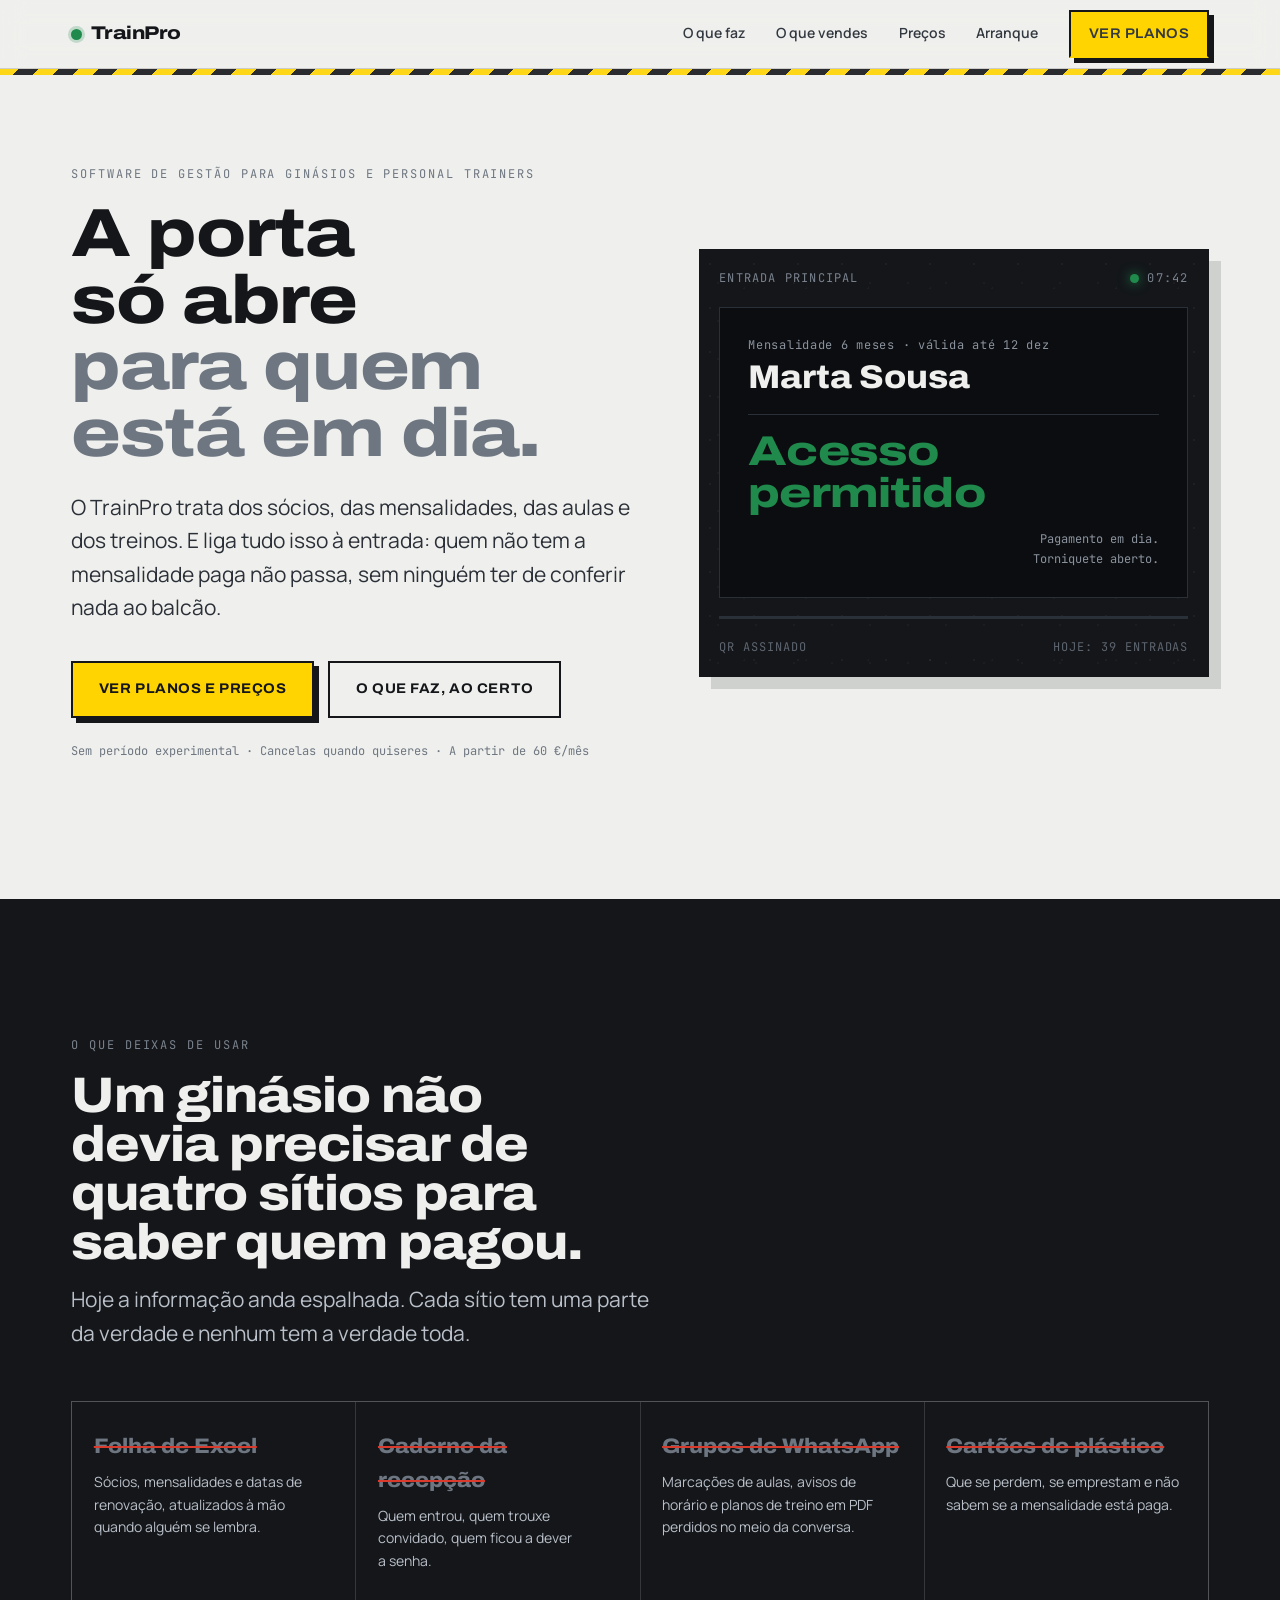
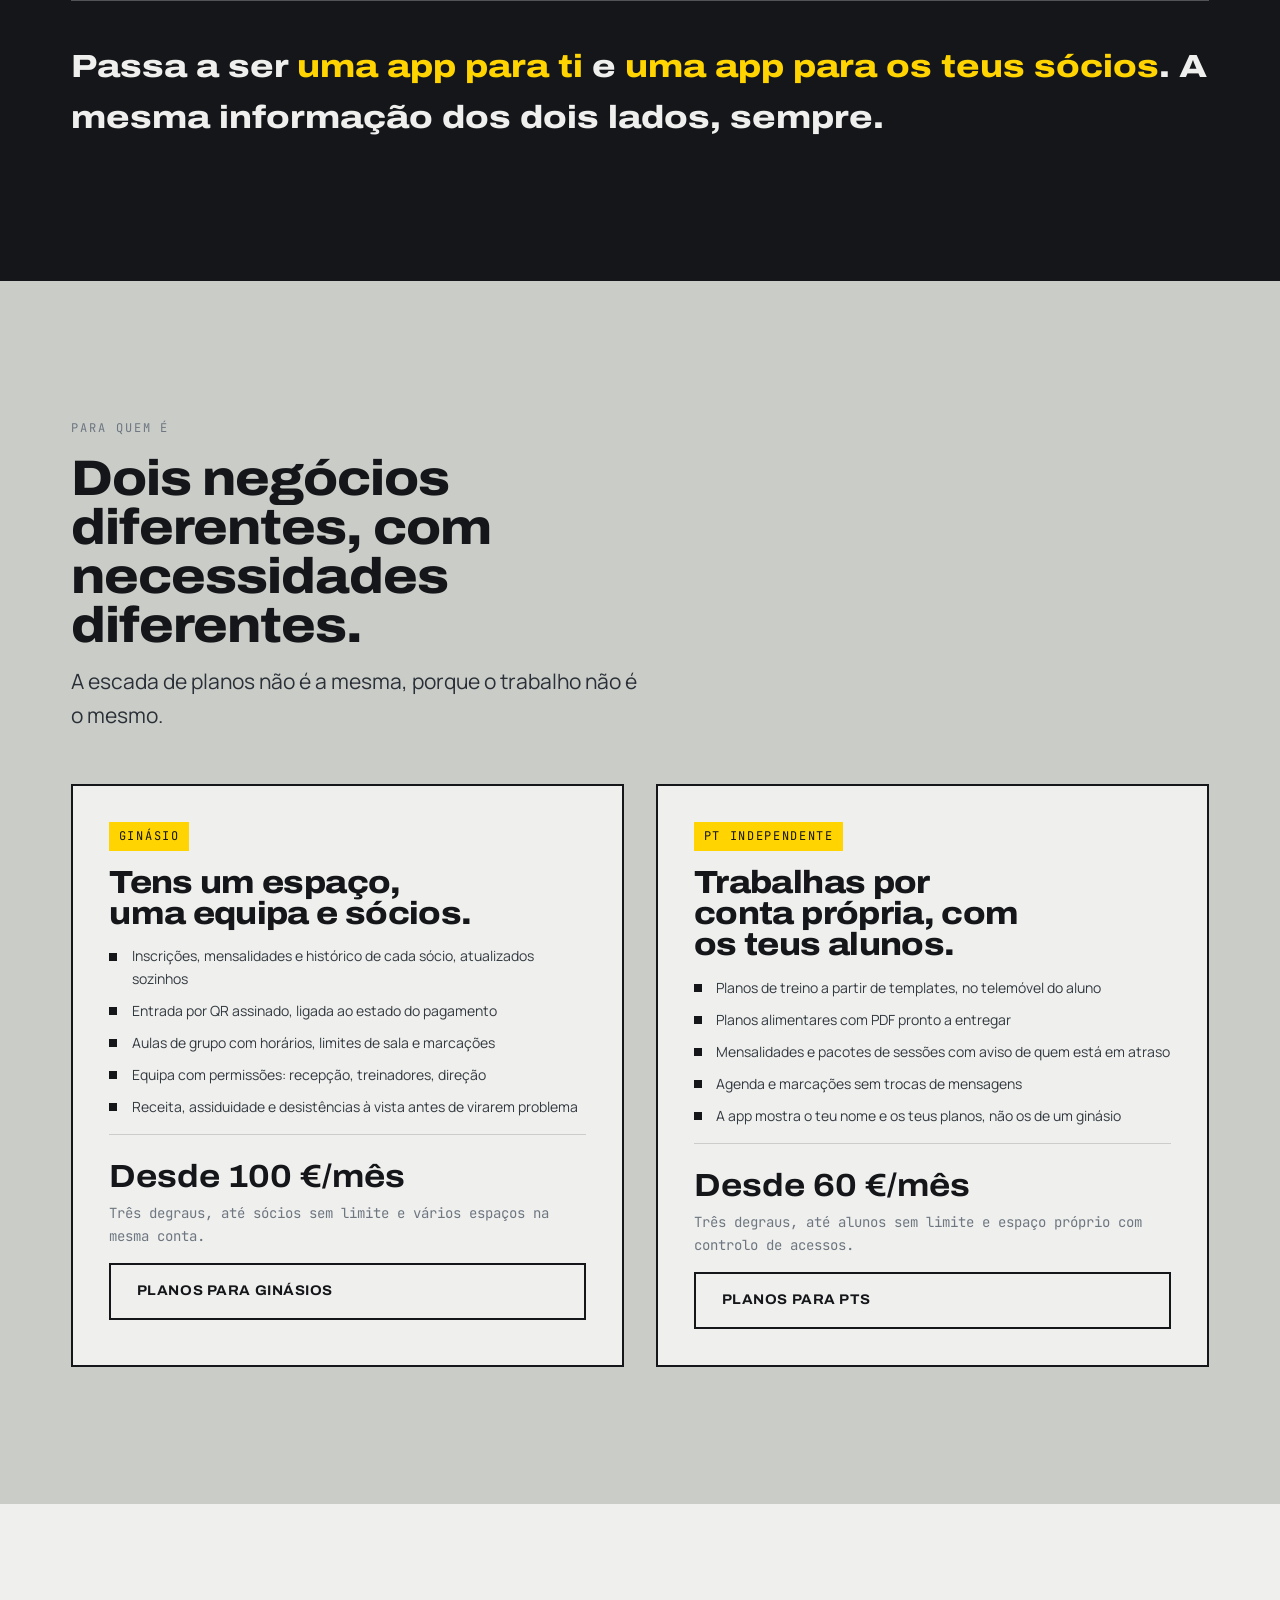
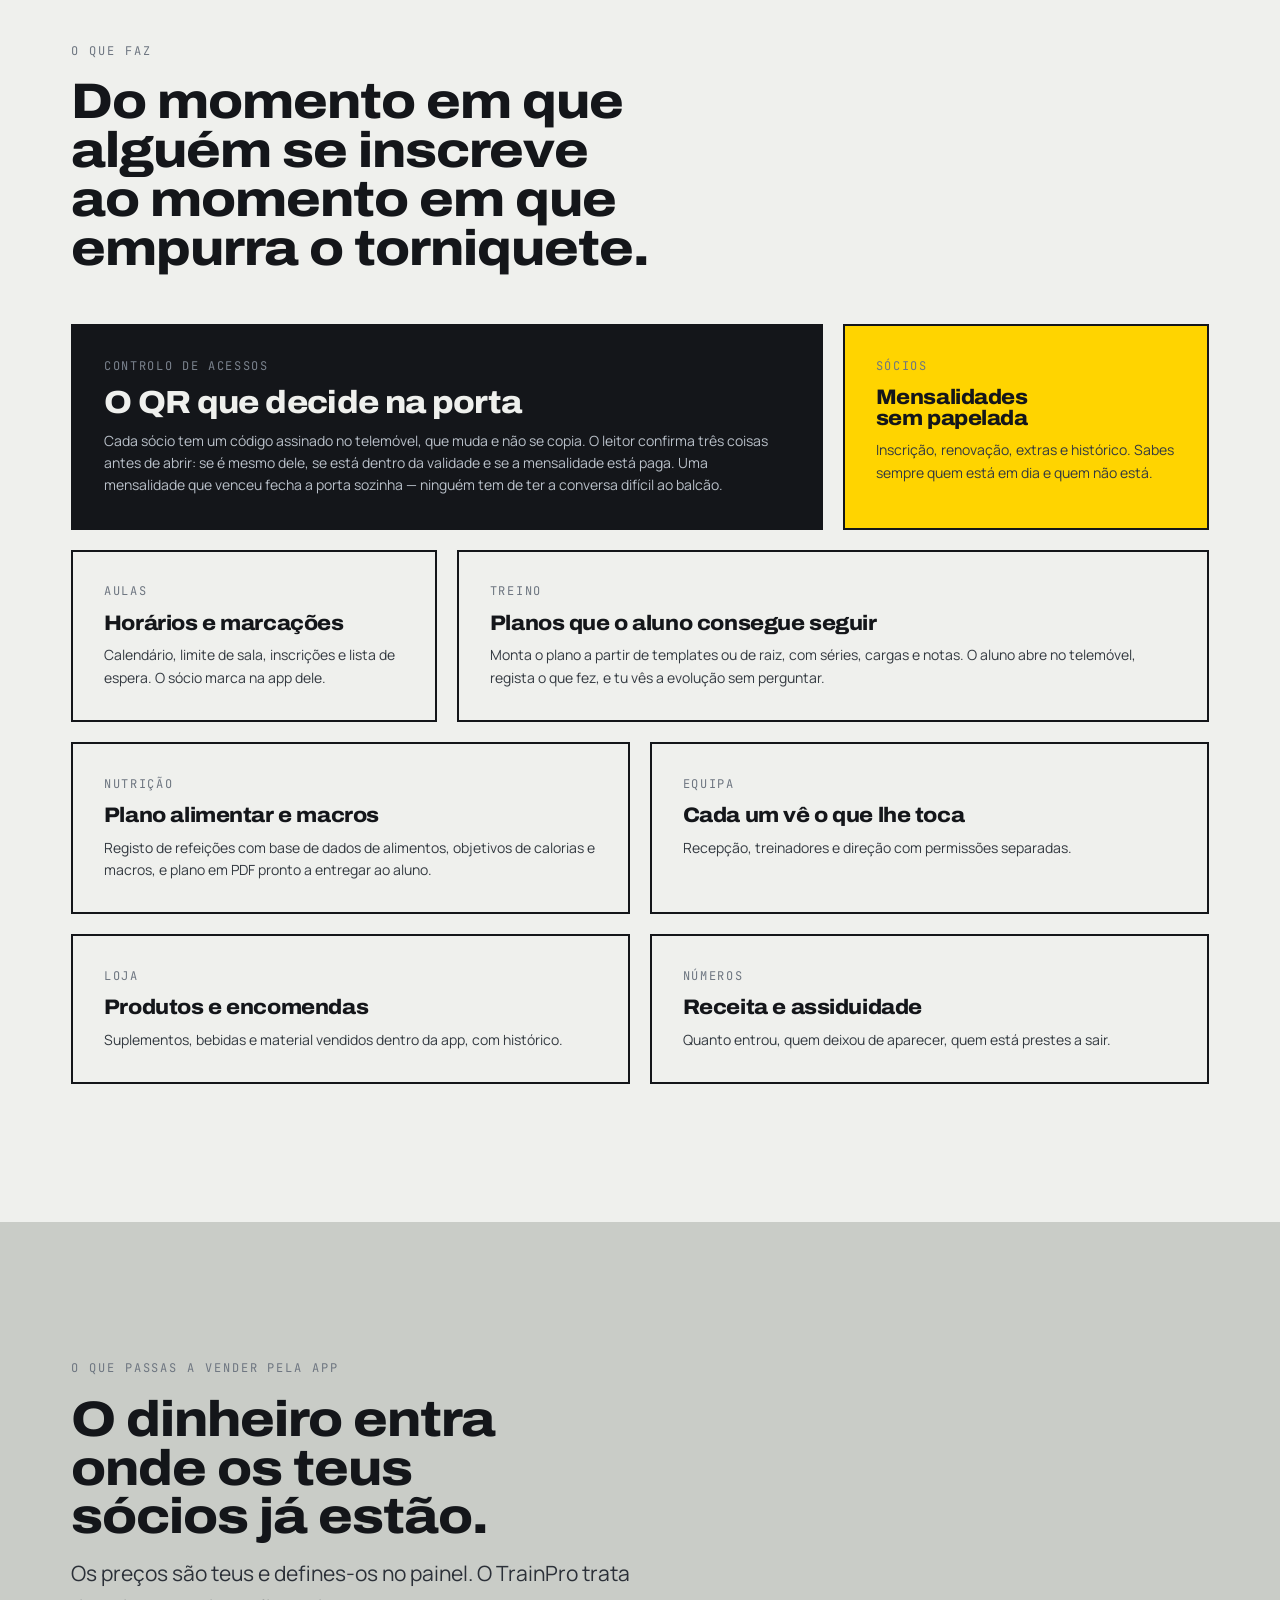
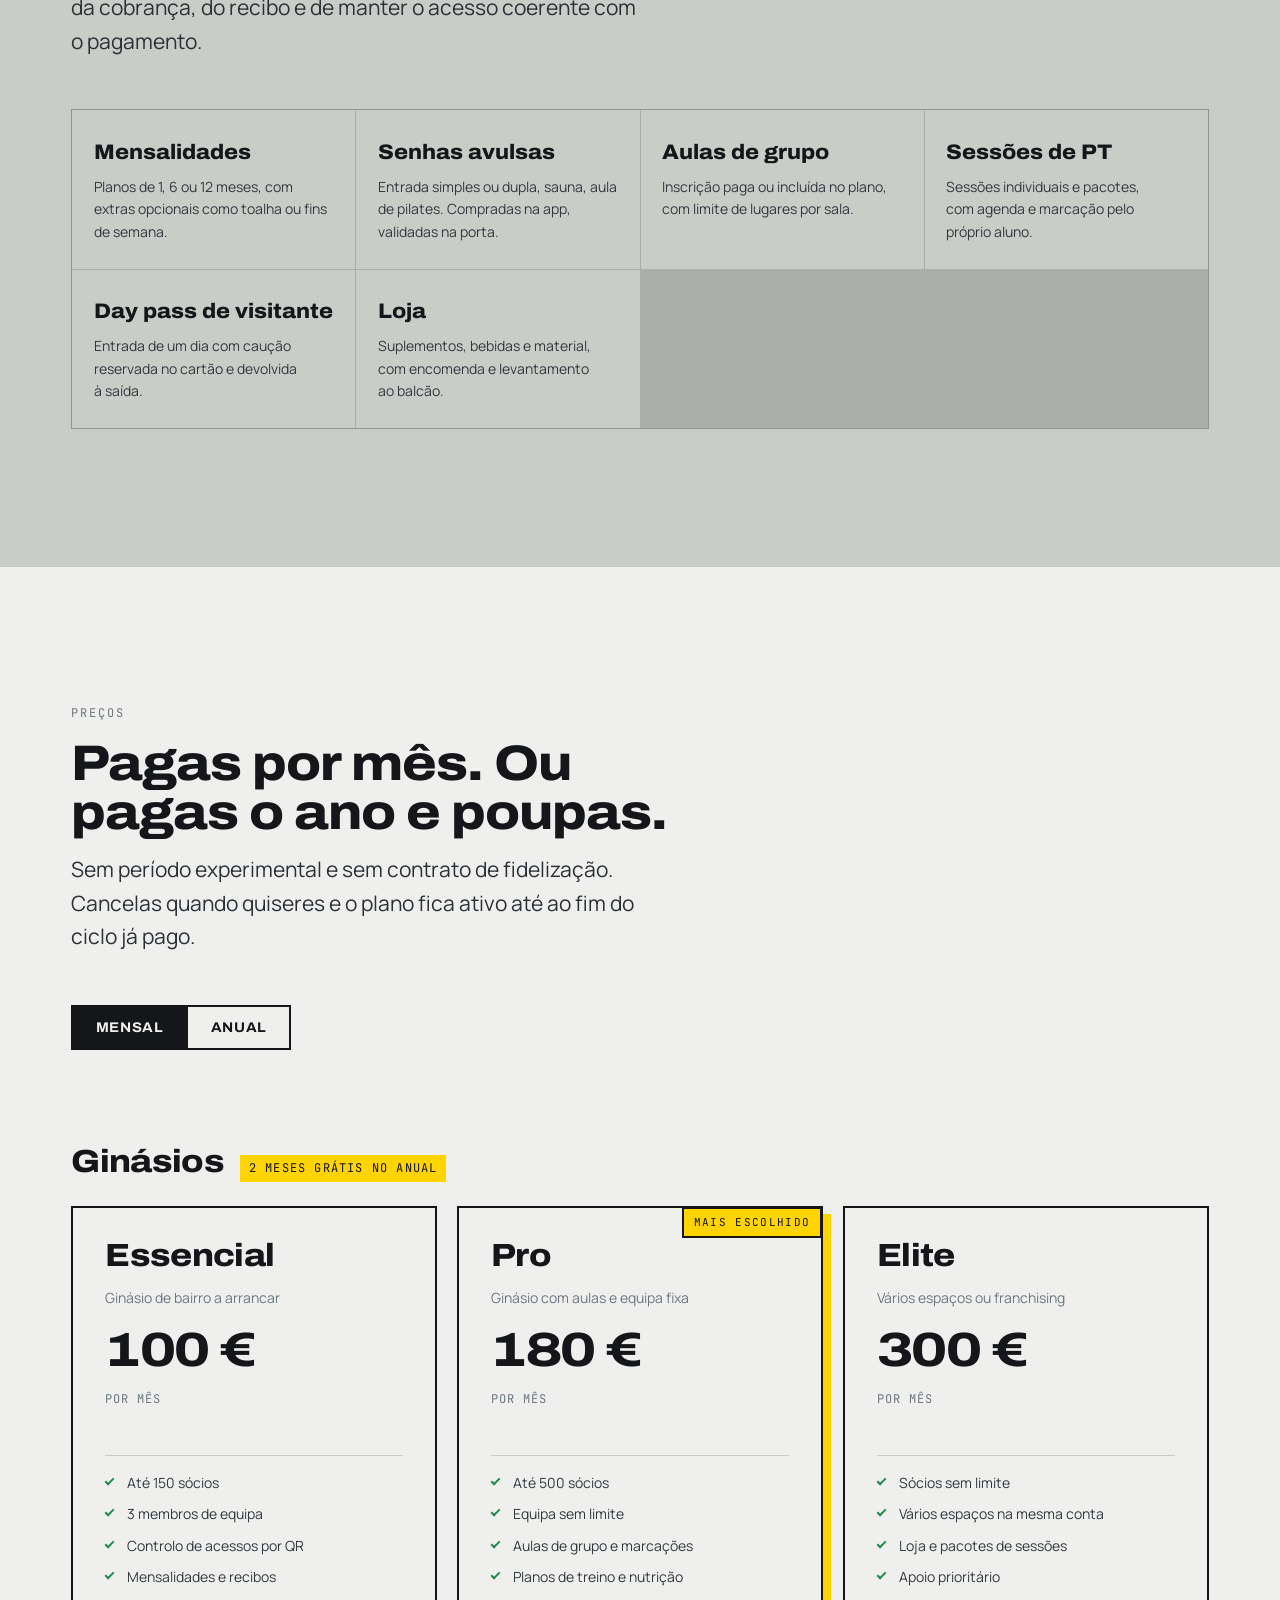
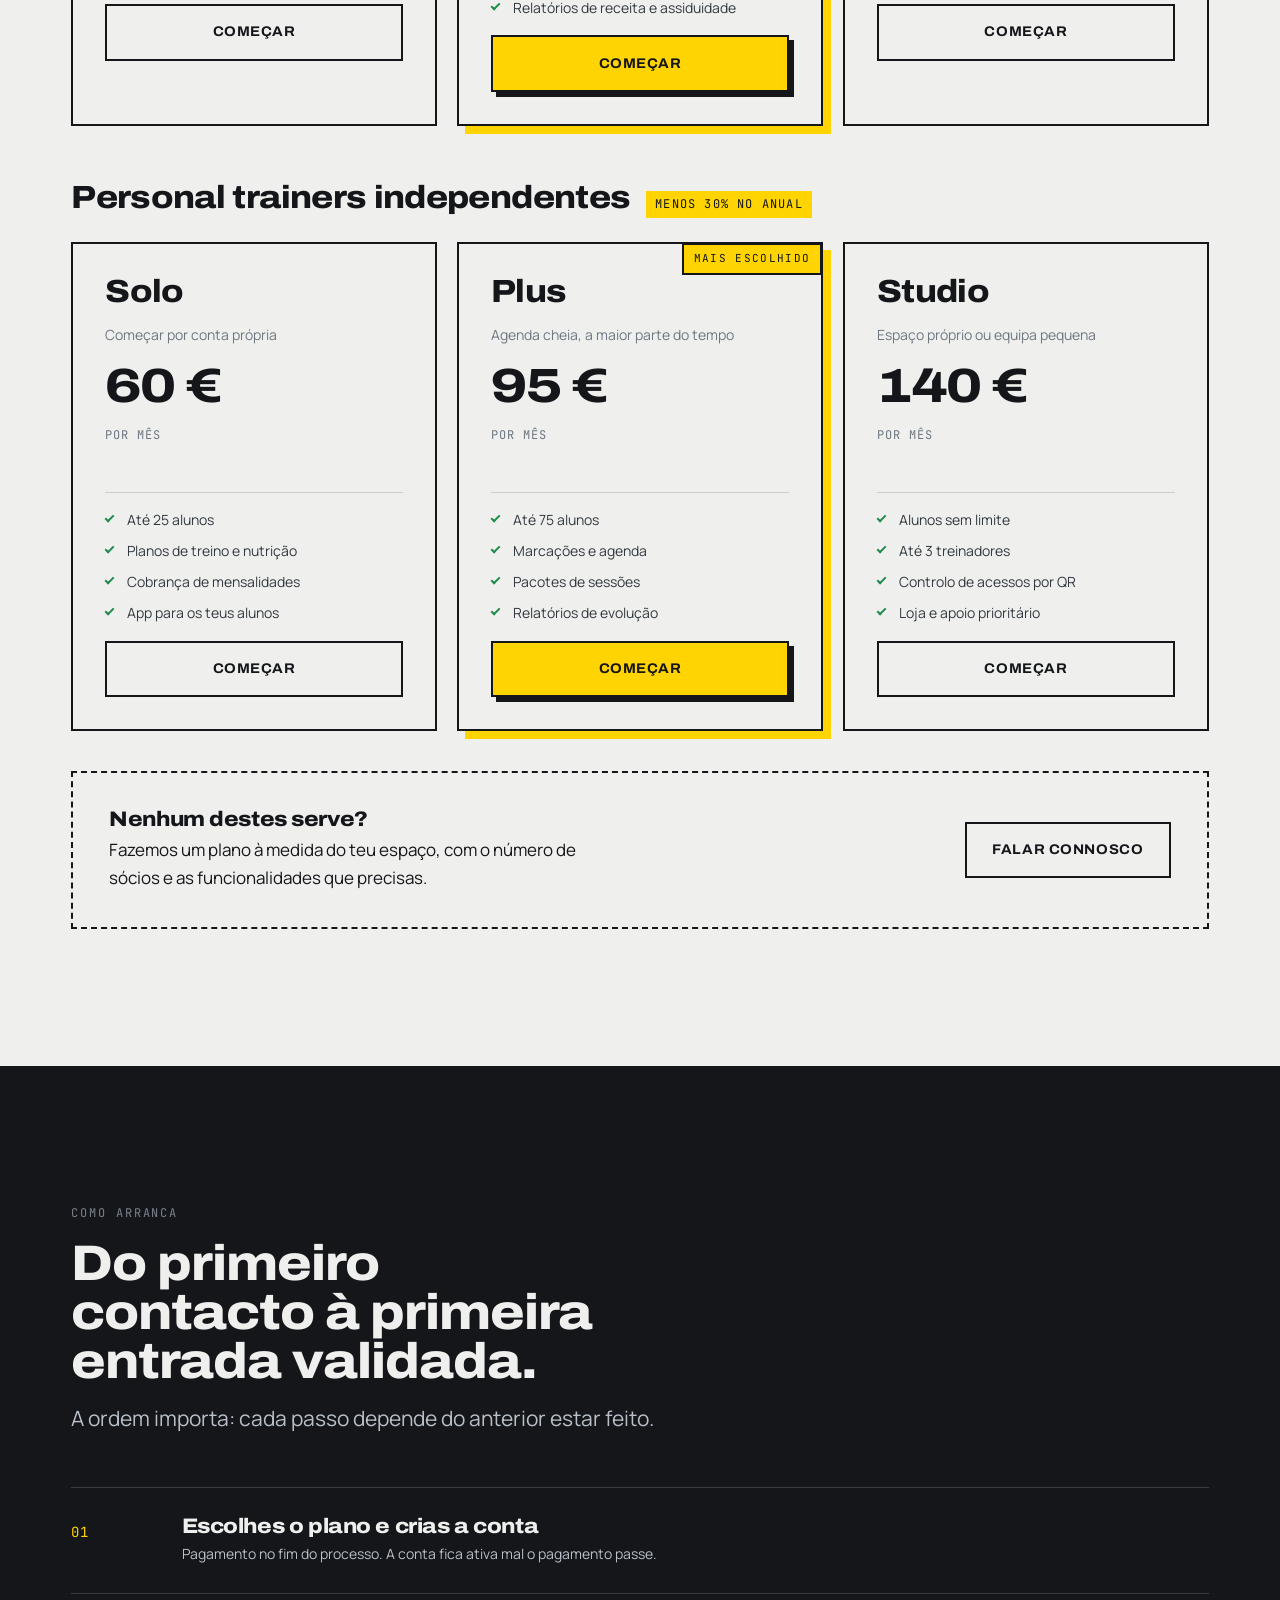
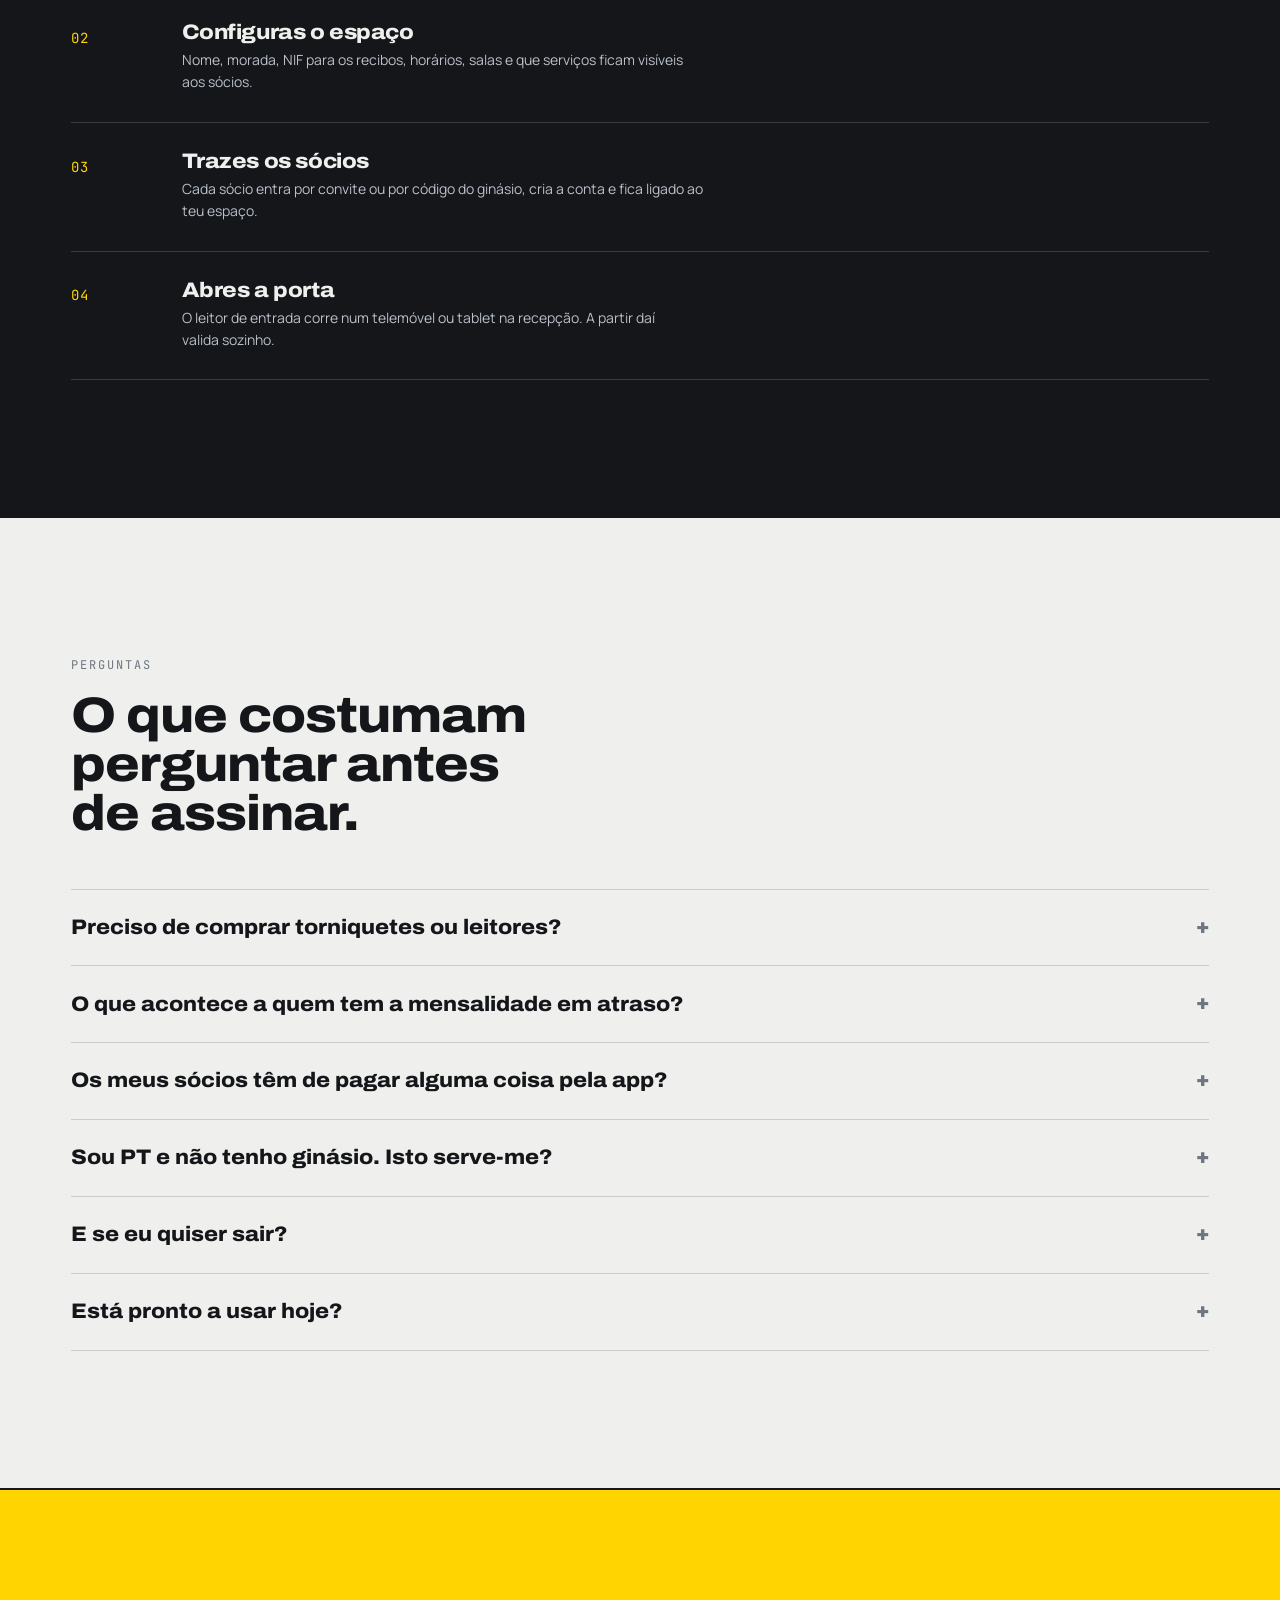
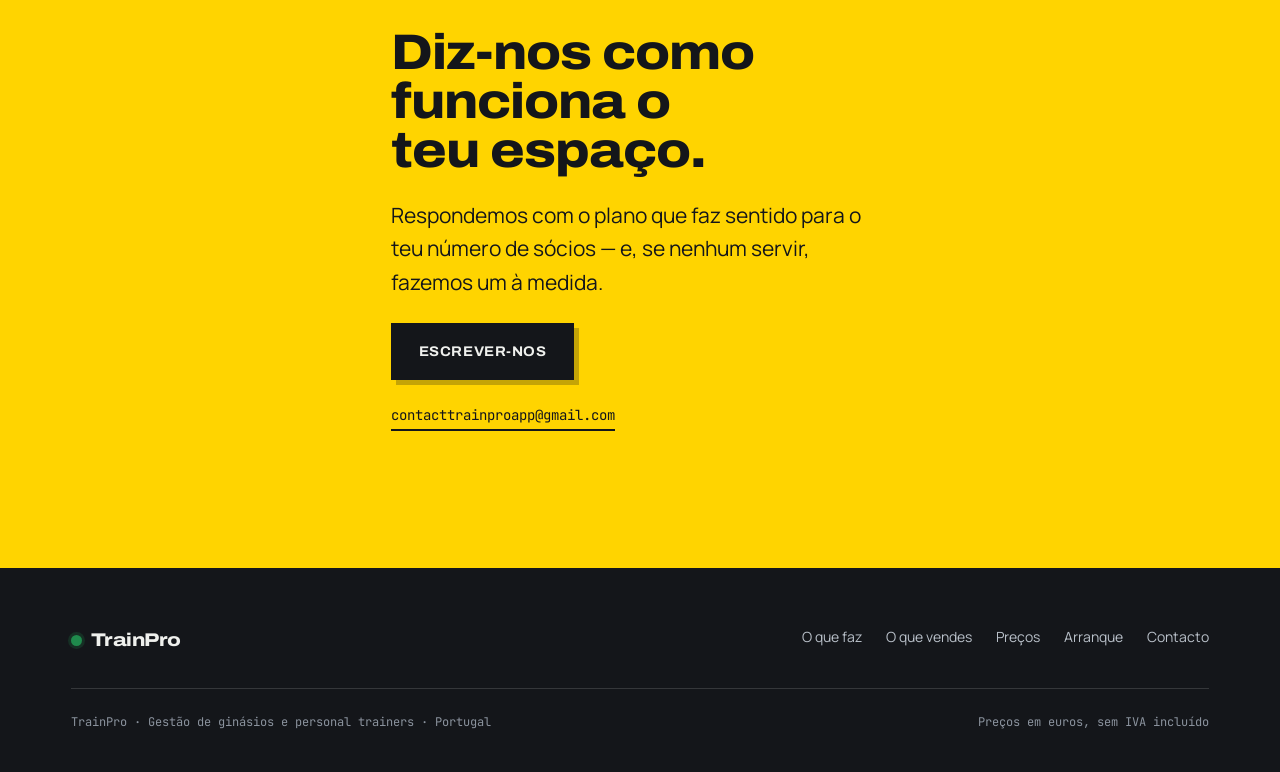
==== index.html @ bc7fe2fe "feat: site público do TrainPro Página estática que apresenta a app a donos de ginásio e personal tra" ====
<!doctype html>
<html lang="pt-PT">
<head>
<meta charset="utf-8">
<meta name="viewport" content="width=device-width, initial-scale=1">
<title>TrainPro — o sistema do teu ginásio</title>
<meta name="description" content="TrainPro gere sócios, mensalidades, aulas, treinos e o controlo de acessos do teu ginásio ou do teu negócio de personal trainer. A porta só abre para quem está em dia.">

<meta property="og:title" content="TrainPro — o sistema do teu ginásio">
<meta property="og:description" content="Sócios, mensalidades, aulas, treinos e controlo de acessos numa só app. A porta só abre para quem está em dia.">
<meta property="og:type" content="website">
<meta property="og:locale" content="pt_PT">
<meta name="theme-color" content="#14161A">

<link rel="preconnect" href="https://fonts.googleapis.com">
<link rel="preconnect" href="https://fonts.gstatic.com" crossorigin>
<link href="https://fonts.googleapis.com/css2?family=Archivo:wdth,wght@62..125,400..900&family=Manrope:wght@400..800&family=JetBrains+Mono:wght@400;700&display=swap" rel="stylesheet">
<link rel="stylesheet" href="styles.css">
<link rel="icon" href="data:image/svg+xml,<svg xmlns='http://www.w3.org/2000/svg' viewBox='0 0 100 100'><rect width='100' height='100' fill='%2314161A'/><rect x='18' y='30' width='64' height='12' fill='%23FFD400'/><rect x='18' y='58' width='40' height='12' fill='%23EFF0ED'/></svg>">
</head>
<script>document.documentElement.classList.add("js");</script>
<body>

<a class="skip" href="#conteudo">Saltar para o conteúdo</a>

<header class="site-head">
  <div class="wrap site-head__inner">
    <a class="mark" href="#topo"><span class="mark__dot" aria-hidden="true"></span>TrainPro</a>
    <nav class="site-nav" aria-label="Navegação principal">
      <a href="#funciona">O que faz</a>
      <a href="#vende">O que vendes</a>
      <a href="#precos">Preços</a>
      <a href="#arranque">Arranque</a>
      <a class="btn btn--solid" href="#precos">Ver planos</a>
    </nav>
  </div>
</header>

<main id="conteudo">

<!-- ====================================================== hero + painel -->
<section class="hero" id="topo">
  <div class="wrap hero__grid">

    <div>
      <p class="eyebrow">Software de gestão para ginásios e personal trainers</p>
      <h1 class="hero__title">
        A porta só abre
        <em>para quem está em dia.</em>
      </h1>
      <p class="lede">
        O TrainPro trata dos sócios, das mensalidades, das aulas e dos treinos.
        E liga tudo isso à entrada: quem não tem a mensalidade paga não passa,
        sem ninguém ter de conferir nada ao balcão.
      </p>
      <div class="hero__actions">
        <a class="btn btn--solid" href="#precos">Ver planos e preços</a>
        <a class="btn btn--ghost" href="#funciona">O que faz, ao certo</a>
      </div>
      <p class="hero__note">Sem período experimental · Cancelas quando quiseres · A partir de 60&nbsp;€/mês</p>
    </div>

    <!-- ★ Elemento assinatura: o leitor de entrada a decidir, ao vivo. -->
    <div class="reader" id="reader" data-state="granted" role="figure"
         aria-label="Simulação do leitor de entrada do ginásio a validar sócios">
      <div class="reader__top">
        <span>Entrada principal</span>
        <span class="reader__lamp"><span aria-hidden="true"></span><em id="readerClock" style="font-style:normal">07:42</em></span>
      </div>

      <div class="reader__screen">
        <div class="reader__member">
          <p class="reader__plan" id="readerPlan">Mensalidade 6 meses · válida até 12 dez</p>
          <p class="reader__name" id="readerName">Marta Sousa</p>
        </div>

        <div class="reader__verdict">
          <p class="reader__word" id="readerWord">Acesso permitido</p>
          <p class="reader__reason" id="readerReason">Pagamento em dia. Torniquete aberto.</p>
        </div>
      </div>

      <div class="reader__tick" aria-hidden="true"><i></i></div>

      <div class="reader__foot">
        <span>QR assinado</span>
        <span id="readerCount">Hoje: 38 entradas</span>
      </div>
    </div>

  </div>
</section>

<!-- ========================================================= o que sai -->
<section class="section section--ink">
  <div class="wrap">
    <div class="section__head reveal">
      <p class="eyebrow">O que deixas de usar</p>
      <h2 class="section__title">Um ginásio não devia precisar de quatro sítios para saber quem pagou.</h2>
      <p class="lede">Hoje a informação anda espalhada. Cada sítio tem uma parte da verdade e nenhum tem a verdade toda.</p>
    </div>

    <div class="replace reveal">
      <div class="replace__item">
        <p class="replace__tool">Folha de Excel</p>
        <p class="replace__what">Sócios, mensalidades e datas de renovação, atualizados à mão quando alguém se lembra.</p>
      </div>
      <div class="replace__item">
        <p class="replace__tool">Caderno da recepção</p>
        <p class="replace__what">Quem entrou, quem trouxe convidado, quem ficou a dever a senha.</p>
      </div>
      <div class="replace__item">
        <p class="replace__tool">Grupos de WhatsApp</p>
        <p class="replace__what">Marcações de aulas, avisos de horário e planos de treino em PDF perdidos no meio da conversa.</p>
      </div>
      <div class="replace__item">
        <p class="replace__tool">Cartões de plástico</p>
        <p class="replace__what">Que se perdem, se emprestam e não sabem se a mensalidade está paga.</p>
      </div>
    </div>

    <p class="replace__out reveal">Passa a ser <b>uma app para ti</b> e <b>uma app para os teus sócios</b>. A mesma informação dos dois lados, sempre.</p>
  </div>
</section>

<!-- ======================================================== audiências -->
<section class="section section--slab">
  <div class="wrap">
    <div class="section__head reveal">
      <p class="eyebrow">Para quem é</p>
      <h2 class="section__title">Dois negócios diferentes, com necessidades diferentes.</h2>
      <p class="lede">A escada de planos não é a mesma, porque o trabalho não é o mesmo.</p>
    </div>

    <div class="tracks">
      <article class="track reveal">
        <p class="track__tag">Ginásio</p>
        <h3 class="track__title">Tens um espaço, uma equipa e sócios.</h3>
        <ul class="track__list">
          <li>Inscrições, mensalidades e histórico de cada sócio, atualizados sozinhos</li>
          <li>Entrada por QR assinado, ligada ao estado do pagamento</li>
          <li>Aulas de grupo com horários, limites de sala e marcações</li>
          <li>Equipa com permissões: recepção, treinadores, direção</li>
          <li>Receita, assiduidade e desistências à vista antes de virarem problema</li>
        </ul>
        <p class="track__price"><b>Desde 100&nbsp;€/mês</b>Três degraus, até sócios sem limite e vários espaços na mesma conta.</p>
        <a class="btn btn--ghost" href="#precos-ginasio">Planos para ginásios</a>
      </article>

      <article class="track reveal">
        <p class="track__tag">PT independente</p>
        <h3 class="track__title">Trabalhas por conta própria, com os teus alunos.</h3>
        <ul class="track__list">
          <li>Planos de treino a partir de templates, no telemóvel do aluno</li>
          <li>Planos alimentares com PDF pronto a entregar</li>
          <li>Mensalidades e pacotes de sessões com aviso de quem está em atraso</li>
          <li>Agenda e marcações sem trocas de mensagens</li>
          <li>A app mostra o teu nome e os teus planos, não os de um ginásio</li>
        </ul>
        <p class="track__price"><b>Desde 60&nbsp;€/mês</b>Três degraus, até alunos sem limite e espaço próprio com controlo de acessos.</p>
        <a class="btn btn--ghost" href="#precos-pt">Planos para PTs</a>
      </article>
    </div>
  </div>
</section>

<!-- ========================================================== o que faz -->
<section class="section" id="funciona">
  <div class="wrap">
    <div class="section__head reveal">
      <p class="eyebrow">O que faz</p>
      <h2 class="section__title">Do momento em que alguém se inscreve ao momento em que empurra o torniquete.</h2>
    </div>

    <div class="bento">

      <article class="cell cell--hero reveal">
        <p class="cell__kicker">Controlo de acessos</p>
        <h3 class="cell__title">O QR que decide na porta</h3>
        <p class="cell__body">
          Cada sócio tem um código assinado no telemóvel, que muda e não se copia.
          O leitor confirma três coisas antes de abrir: se é mesmo dele, se está
          dentro da validade e se a mensalidade está paga. Uma mensalidade que
          venceu fecha a porta sozinha — ninguém tem de ter a conversa difícil ao balcão.
        </p>
      </article>

      <article class="cell cell--mark reveal">
        <p class="cell__kicker">Sócios</p>
        <h3 class="cell__title">Mensalidades sem papelada</h3>
        <p class="cell__body">Inscrição, renovação, extras e histórico. Sabes sempre quem está em dia e quem não está.</p>
      </article>

      <article class="cell reveal">
        <p class="cell__kicker">Aulas</p>
        <h3 class="cell__title">Horários e marcações</h3>
        <p class="cell__body">Calendário, limite de sala, inscrições e lista de espera. O sócio marca na app dele.</p>
      </article>

      <article class="cell cell--four reveal">
        <p class="cell__kicker">Treino</p>
        <h3 class="cell__title">Planos que o aluno consegue seguir</h3>
        <p class="cell__body">
          Monta o plano a partir de templates ou de raiz, com séries, cargas e
          notas. O aluno abre no telemóvel, regista o que fez, e tu vês a
          evolução sem perguntar.
        </p>
      </article>

      <article class="cell cell--wide reveal">
        <p class="cell__kicker">Nutrição</p>
        <h3 class="cell__title">Plano alimentar e macros</h3>
        <p class="cell__body">
          Registo de refeições com base de dados de alimentos, objetivos de
          calorias e macros, e plano em PDF pronto a entregar ao aluno.
        </p>
      </article>

      <article class="cell cell--wide reveal">
        <p class="cell__kicker">Equipa</p>
        <h3 class="cell__title">Cada um vê o que lhe toca</h3>
        <p class="cell__body">Recepção, treinadores e direção com permissões separadas.</p>
      </article>

      <article class="cell cell--wide reveal">
        <p class="cell__kicker">Loja</p>
        <h3 class="cell__title">Produtos e encomendas</h3>
        <p class="cell__body">Suplementos, bebidas e material vendidos dentro da app, com histórico.</p>
      </article>

      <article class="cell cell--wide reveal">
        <p class="cell__kicker">Números</p>
        <h3 class="cell__title">Receita e assiduidade</h3>
        <p class="cell__body">Quanto entrou, quem deixou de aparecer, quem está prestes a sair.</p>
      </article>

    </div>
  </div>
</section>

<!-- ======================================================= o que vendes -->
<section class="section section--slab" id="vende">
  <div class="wrap">
    <div class="section__head reveal">
      <p class="eyebrow">O que passas a vender pela app</p>
      <h2 class="section__title">O dinheiro entra onde os teus sócios já estão.</h2>
      <p class="lede">
        Os preços são teus e defines-os no painel. O TrainPro trata da cobrança,
        do recibo e de manter o acesso coerente com o pagamento.
      </p>
    </div>

    <div class="sells reveal">
      <div class="sell">
        <p class="sell__name">Mensalidades</p>
        <p class="sell__body">Planos de 1, 6 ou 12 meses, com extras opcionais como toalha ou fins de semana.</p>
      </div>
      <div class="sell">
        <p class="sell__name">Senhas avulsas</p>
        <p class="sell__body">Entrada simples ou dupla, sauna, aula de pilates. Compradas na app, validadas na porta.</p>
      </div>
      <div class="sell">
        <p class="sell__name">Aulas de grupo</p>
        <p class="sell__body">Inscrição paga ou incluída no plano, com limite de lugares por sala.</p>
      </div>
      <div class="sell">
        <p class="sell__name">Sessões de PT</p>
        <p class="sell__body">Sessões individuais e pacotes, com agenda e marcação pelo próprio aluno.</p>
      </div>
      <div class="sell">
        <p class="sell__name">Day pass de visitante</p>
        <p class="sell__body">Entrada de um dia com caução reservada no cartão e devolvida à saída.</p>
      </div>
      <div class="sell">
        <p class="sell__name">Loja</p>
        <p class="sell__body">Suplementos, bebidas e material, com encomenda e levantamento ao balcão.</p>
      </div>
    </div>
  </div>
</section>

<!-- ============================================================= preços -->
<section class="section" id="precos">
  <div class="wrap">
    <div class="section__head reveal">
      <p class="eyebrow">Preços</p>
      <h2 class="section__title">Pagas por mês. Ou pagas o ano e poupas.</h2>
      <p class="lede">Sem período experimental e sem contrato de fidelização. Cancelas quando quiseres e o plano fica ativo até ao fim do ciclo já pago.</p>
    </div>

    <div class="switch reveal" role="group" aria-label="Ciclo de pagamento">
      <button type="button" id="cycleMonthly" aria-pressed="true">Mensal</button>
      <button type="button" id="cycleAnnual" aria-pressed="false">Anual</button>
    </div>

    <!-- Ginásios -->
    <div class="audience-head reveal" id="precos-ginasio">
      <h3>Ginásios</h3>
      <span data-offer="gym">2 meses grátis no anual</span>
    </div>

    <div class="plans">
      <article class="plan reveal">
        <h4 class="plan__name">Essencial</h4>
        <p class="plan__for">Ginásio de bairro a arrancar</p>
        <p class="plan__price" data-monthly="100 €" data-annual="1000 €">100 €</p>
        <p class="plan__cycle" data-cycle>por mês</p>
        <p class="plan__save" data-save data-annual-save="Poupas 200 € por ano"></p>
        <ul class="plan__list">
          <li>Até 150 sócios</li>
          <li>3 membros de equipa</li>
          <li>Controlo de acessos por QR</li>
          <li>Mensalidades e recibos</li>
        </ul>
        <a class="btn btn--ghost" href="#falar">Começar</a>
      </article>

      <article class="plan plan--pick reveal">
        <p class="plan__flag">Mais escolhido</p>
        <h4 class="plan__name">Pro</h4>
        <p class="plan__for">Ginásio com aulas e equipa fixa</p>
        <p class="plan__price" data-monthly="180 €" data-annual="1800 €">180 €</p>
        <p class="plan__cycle" data-cycle>por mês</p>
        <p class="plan__save" data-save data-annual-save="Poupas 360 € por ano"></p>
        <ul class="plan__list">
          <li>Até 500 sócios</li>
          <li>Equipa sem limite</li>
          <li>Aulas de grupo e marcações</li>
          <li>Planos de treino e nutrição</li>
          <li>Relatórios de receita e assiduidade</li>
        </ul>
        <a class="btn btn--solid" href="#falar">Começar</a>
      </article>

      <article class="plan reveal">
        <h4 class="plan__name">Elite</h4>
        <p class="plan__for">Vários espaços ou franchising</p>
        <p class="plan__price" data-monthly="300 €" data-annual="3000 €">300 €</p>
        <p class="plan__cycle" data-cycle>por mês</p>
        <p class="plan__save" data-save data-annual-save="Poupas 600 € por ano"></p>
        <ul class="plan__list">
          <li>Sócios sem limite</li>
          <li>Vários espaços na mesma conta</li>
          <li>Loja e pacotes de sessões</li>
          <li>Apoio prioritário</li>
        </ul>
        <a class="btn btn--ghost" href="#falar">Começar</a>
      </article>
    </div>

    <!-- Personal trainers -->
    <div class="audience-head reveal" id="precos-pt">
      <h3>Personal trainers independentes</h3>
      <span data-offer="trainer">Menos 30% no anual</span>
    </div>

    <div class="plans">
      <article class="plan reveal">
        <h4 class="plan__name">Solo</h4>
        <p class="plan__for">Começar por conta própria</p>
        <p class="plan__price" data-monthly="60 €" data-annual="504 €">60 €</p>
        <p class="plan__cycle" data-cycle>por mês</p>
        <p class="plan__save" data-save data-annual-save="Poupas 216 € por ano"></p>
        <ul class="plan__list">
          <li>Até 25 alunos</li>
          <li>Planos de treino e nutrição</li>
          <li>Cobrança de mensalidades</li>
          <li>App para os teus alunos</li>
        </ul>
        <a class="btn btn--ghost" href="#falar">Começar</a>
      </article>

      <article class="plan plan--pick reveal">
        <p class="plan__flag">Mais escolhido</p>
        <h4 class="plan__name">Plus</h4>
        <p class="plan__for">Agenda cheia, a maior parte do tempo</p>
        <p class="plan__price" data-monthly="95 €" data-annual="798 €">95 €</p>
        <p class="plan__cycle" data-cycle>por mês</p>
        <p class="plan__save" data-save data-annual-save="Poupas 342 € por ano"></p>
        <ul class="plan__list">
          <li>Até 75 alunos</li>
          <li>Marcações e agenda</li>
          <li>Pacotes de sessões</li>
          <li>Relatórios de evolução</li>
        </ul>
        <a class="btn btn--solid" href="#falar">Começar</a>
      </article>

      <article class="plan reveal">
        <h4 class="plan__name">Studio</h4>
        <p class="plan__for">Espaço próprio ou equipa pequena</p>
        <p class="plan__price" data-monthly="140 €" data-annual="1176 €">140 €</p>
        <p class="plan__cycle" data-cycle>por mês</p>
        <p class="plan__save" data-save data-annual-save="Poupas 504 € por ano"></p>
        <ul class="plan__list">
          <li>Alunos sem limite</li>
          <li>Até 3 treinadores</li>
          <li>Controlo de acessos por QR</li>
          <li>Loja e apoio prioritário</li>
        </ul>
        <a class="btn btn--ghost" href="#falar">Começar</a>
      </article>
    </div>

    <div class="custom reveal">
      <div>
        <h3>Nenhum destes serve?</h3>
        <p>Fazemos um plano à medida do teu espaço, com o número de sócios e as funcionalidades que precisas.</p>
      </div>
      <a class="btn btn--ghost" href="mailto:contacttrainproapp@gmail.com?subject=Plano%20personalizado">Falar connosco</a>
    </div>
  </div>
</section>

<!-- =========================================================== arranque -->
<section class="section section--ink" id="arranque">
  <div class="wrap">
    <div class="section__head reveal">
      <p class="eyebrow">Como arranca</p>
      <h2 class="section__title">Do primeiro contacto à primeira entrada validada.</h2>
      <p class="lede">A ordem importa: cada passo depende do anterior estar feito.</p>
    </div>

    <div class="steps reveal">
      <div class="step">
        <div>
          <h3>Escolhes o plano e crias a conta</h3>
          <p>Pagamento no fim do processo. A conta fica ativa mal o pagamento passe.</p>
        </div>
      </div>
      <div class="step">
        <div>
          <h3>Configuras o espaço</h3>
          <p>Nome, morada, NIF para os recibos, horários, salas e que serviços ficam visíveis aos sócios.</p>
        </div>
      </div>
      <div class="step">
        <div>
          <h3>Trazes os sócios</h3>
          <p>Cada sócio entra por convite ou por código do ginásio, cria a conta e fica ligado ao teu espaço.</p>
        </div>
      </div>
      <div class="step">
        <div>
          <h3>Abres a porta</h3>
          <p>O leitor de entrada corre num telemóvel ou tablet na recepção. A partir daí valida sozinho.</p>
        </div>
      </div>
    </div>
  </div>
</section>

<!-- ================================================================ faq -->
<section class="section">
  <div class="wrap">
    <div class="section__head reveal">
      <p class="eyebrow">Perguntas</p>
      <h2 class="section__title">O que costumam perguntar antes de assinar.</h2>
    </div>

    <div class="faq reveal">
      <details>
        <summary>Preciso de comprar torniquetes ou leitores?</summary>
        <p>Não. O leitor de entrada é um ecrã da própria app, a correr num telemóvel ou tablet na recepção. Se já tens torniquete, continua a fazer sentido usá-lo — o TrainPro é quem decide se abre.</p>
      </details>
      <details>
        <summary>O que acontece a quem tem a mensalidade em atraso?</summary>
        <p>O código deixa de validar na porta e a pessoa vê o motivo na app dela, com a opção de regularizar. Podes definir uma tolerância se preferires que ninguém fique à porta no primeiro dia de atraso.</p>
      </details>
      <details>
        <summary>Os meus sócios têm de pagar alguma coisa pela app?</summary>
        <p>Não. A app dos sócios é gratuita para eles. O que pagam é o que tu lhes vendes: mensalidade, senhas, aulas, sessões.</p>
      </details>
      <details>
        <summary>Sou PT e não tenho ginásio. Isto serve-me?</summary>
        <p>Serve. Os planos para PT independente não pressupõem espaço físico: dás treinos e nutrição, cobras mensalidades e pacotes, e os teus alunos veem o teu nome na app. Se tiveres espaço próprio, o plano Studio traz também o controlo de acessos.</p>
      </details>
      <details>
        <summary>E se eu quiser sair?</summary>
        <p>Cancelas quando quiseres, sem fidelização. O plano fica ativo até ao fim do ciclo que já pagaste e os dados do teu espaço continuam a ser teus — pedes uma exportação e levamos isso a sério.</p>
      </details>
      <details>
        <summary>Está pronto a usar hoje?</summary>
        <p>A app está em desenvolvimento ativo e as funcionalidades descritas aqui são as que existem. Se quiseres experimentar antes de decidir, escreve-nos e combinamos uma demonstração com o teu caso concreto.</p>
      </details>
    </div>
  </div>
</section>

<!-- ================================================================ cta -->
<section class="cta" id="falar">
  <div class="wrap cta__inner">
    <h2>Diz-nos como funciona o teu espaço.</h2>
    <p>Respondemos com o plano que faz sentido para o teu número de sócios — e, se nenhum servir, fazemos um à medida.</p>
    <a class="btn btn--ink" href="mailto:contacttrainproapp@gmail.com?subject=Ades%C3%A3o%20TrainPro">Escrever-nos</a>
    <a class="cta__mail" href="mailto:contacttrainproapp@gmail.com">contacttrainproapp@gmail.com</a>
  </div>
</section>

</main>

<footer class="site-foot">
  <div class="wrap">
    <div class="site-foot__grid">
      <a class="mark" href="#topo"><span class="mark__dot" aria-hidden="true"></span>TrainPro</a>
      <nav class="site-foot__links" aria-label="Navegação do rodapé">
        <a href="#funciona">O que faz</a>
        <a href="#vende">O que vendes</a>
        <a href="#precos">Preços</a>
        <a href="#arranque">Arranque</a>
        <a href="mailto:contacttrainproapp@gmail.com">Contacto</a>
      </nav>
    </div>
    <div class="site-foot__legal">
      <span>TrainPro · Gestão de ginásios e personal trainers · Portugal</span>
      <span>Preços em euros, sem IVA incluído</span>
    </div>
  </div>
</footer>

<script src="app.js"></script>
</body>
</html>
---- styles.css ----
/* ==========================================================================
   TrainPro — site público
   Direção: betão e sinalética de ginásio. A cor é funcional, não decorativa:
   amarelo é ação, vermelho é acesso negado, verde é mensalidade em dia.
   ========================================================================== */

:root {
  color-scheme: light;

  /* Materiais */
  --paper:   #EFF0ED;   /* parede pintada */
  --slab:    #C9CCC7;   /* betão */
  --slab-2:  #DCDED9;
  --ink:     #14161A;   /* borracha do pavimento */
  --ink-2:   #1E2229;
  --steel:   #6E7681;

  /* Sinalética — semântica, ver comentário acima */
  --signal:  #FFD400;
  --denied:  #D93A2B;
  --granted: #1F8A4C;

  /* Tipo */
  --display: "Archivo", system-ui, sans-serif;
  --body:    "Manrope", system-ui, sans-serif;
  --mono:    "JetBrains Mono", ui-monospace, monospace;

  --text-xs:   0.75rem;
  --text-sm:   0.875rem;
  --text-base: clamp(1rem, 0.96rem + 0.2vw, 1.0625rem);
  --text-lg:   clamp(1.125rem, 1.05rem + 0.35vw, 1.3125rem);
  --text-xl:   clamp(1.5rem, 1.3rem + 0.9vw, 2rem);
  --text-2xl:  clamp(2rem, 1.6rem + 1.9vw, 3.25rem);
  --text-3xl:  clamp(2.5rem, 1.85rem + 3vw, 4.5rem);

  /* Ritmo — deliberadamente desigual, não é padding uniforme */
  --gutter:  clamp(1.25rem, 4vw, 4rem);
  --section: clamp(4.5rem, 3rem + 7vw, 9rem);
  --max:     1240px;

  --edge: 2px solid var(--ink);
  --hair: 1px solid rgba(20, 22, 26, 0.16);

  --dur-fast: 140ms;
  --dur:      320ms;
  --ease:     cubic-bezier(0.2, 0.7, 0.2, 1);
}

/* --------------------------------------------------------------- base ---- */

*,
*::before,
*::after { box-sizing: border-box; }

html { scroll-behavior: smooth; }

/* O cabeçalho é sticky: sem isto, saltar por âncora esconde o título por baixo dele. */
:target,
[id] { scroll-margin-top: 92px; }

body {
  margin: 0;
  background: var(--paper);
  color: var(--ink);
  font-family: var(--body);
  font-size: var(--text-base);
  line-height: 1.6;
  -webkit-font-smoothing: antialiased;
  overflow-x: hidden;
}

h1, h2, h3, h4 {
  font-family: var(--display);
  font-weight: 800;
  font-stretch: 112%;
  line-height: 0.98;
  letter-spacing: -0.02em;
  margin: 0;
  text-wrap: balance;
}

p { margin: 0; text-wrap: pretty; }

a { color: inherit; }

img, svg { max-width: 100%; display: block; }

:focus-visible {
  outline: 3px solid var(--ink);
  outline-offset: 3px;
}

.skip {
  position: absolute;
  left: -9999px;
  top: 0;
  background: var(--signal);
  color: var(--ink);
  padding: 0.75rem 1.25rem;
  font-weight: 700;
  z-index: 100;
}
.skip:focus { left: 0; }

.wrap {
  width: 100%;
  max-width: var(--max);
  margin-inline: auto;
  padding-inline: var(--gutter);
}

.eyebrow {
  font-family: var(--mono);
  font-size: var(--text-xs);
  letter-spacing: 0.16em;
  text-transform: uppercase;
  color: var(--steel);
  margin: 0 0 1rem;
}

.lede {
  font-size: var(--text-lg);
  color: #2B3038;
  max-width: 46ch;
}

/* ------------------------------------------------------------- botões ---- */

.btn {
  display: inline-flex;
  align-items: center;
  gap: 0.6rem;
  font-family: var(--display);
  font-weight: 700;
  font-stretch: 105%;
  font-size: var(--text-sm);
  letter-spacing: 0.04em;
  text-transform: uppercase;
  text-decoration: none;
  padding: 0.95rem 1.6rem;
  border: var(--edge);
  background: transparent;
  color: var(--ink);
  cursor: pointer;
  transition: transform var(--dur-fast) var(--ease),
              background-color var(--dur-fast) var(--ease),
              box-shadow var(--dur-fast) var(--ease);
}

.btn--solid {
  background: var(--signal);
  box-shadow: 5px 5px 0 var(--ink);
}

.btn--solid:hover,
.btn--solid:focus-visible {
  transform: translate(2px, 2px);
  box-shadow: 3px 3px 0 var(--ink);
}

.btn--ghost:hover,
.btn--ghost:focus-visible { background: var(--slab-2); }

.btn--light {
  border-color: var(--paper);
  color: var(--paper);
}
.btn--light:hover,
.btn--light:focus-visible {
  background: var(--paper);
  color: var(--ink);
}

.btn:active { transform: translate(3px, 3px); }

/* ------------------------------------------------------------ cabeçalho -- */

.site-head {
  position: sticky;
  top: 0;
  z-index: 40;
  background: color-mix(in srgb, var(--paper) 88%, transparent);
  backdrop-filter: blur(12px);
  border-bottom: var(--hair);
}

.site-head__inner {
  display: flex;
  align-items: center;
  justify-content: space-between;
  gap: 1.5rem;
  min-height: 68px;
}

.mark {
  display: inline-flex;
  align-items: center;
  gap: 0.55rem;
  font-family: var(--display);
  font-weight: 800;
  font-stretch: 120%;
  font-size: 1.15rem;
  letter-spacing: -0.03em;
  text-decoration: none;
}

.mark__dot {
  width: 11px;
  height: 11px;
  background: var(--granted);
  border-radius: 50%;
  box-shadow: 0 0 0 3px color-mix(in srgb, var(--granted) 22%, transparent);
}

.site-nav {
  display: flex;
  align-items: center;
  gap: clamp(1rem, 2.4vw, 2.2rem);
}

.site-nav a {
  font-size: var(--text-sm);
  font-weight: 600;
  text-decoration: none;
  color: #333940;
  padding-block: 0.35rem;
  border-bottom: 2px solid transparent;
  transition: border-color var(--dur-fast) var(--ease), color var(--dur-fast) var(--ease);
}

.site-nav a:hover,
.site-nav a:focus-visible {
  color: var(--ink);
  border-bottom-color: var(--signal);
}

.site-head .btn { padding: 0.65rem 1.1rem; }

@media (max-width: 860px) {
  .site-nav a:not(.btn) { display: none; }
}

/* ------------------------------------------------------------------ hero - */

.hero {
  position: relative;
  padding-block: clamp(3rem, 2rem + 5vw, 6rem) var(--section);
  overflow: hidden;
}

/* Marcação de chão de ginásio: a diagonal amarela de zona de segurança. */
.hero::before {
  content: "";
  position: absolute;
  inset-inline: 0;
  top: 0;
  height: 6px;
  background: repeating-linear-gradient(
    -45deg,
    var(--signal) 0 14px,
    var(--ink) 14px 28px
  );
  opacity: 0.9;
}

.hero__grid {
  display: grid;
  grid-template-columns: minmax(0, 1.05fr) minmax(0, 0.95fr);
  gap: clamp(2.5rem, 5vw, 5rem);
  align-items: center;
}

.hero__title {
  font-size: var(--text-3xl);
  font-stretch: 118%;
  margin-bottom: 1.5rem;
}

.hero__title em {
  font-style: normal;
  display: block;
  color: var(--steel);
}

.hero__actions {
  display: flex;
  flex-wrap: wrap;
  gap: 0.9rem;
  margin-top: 2.25rem;
}

.hero__note {
  margin-top: 1.5rem;
  font-family: var(--mono);
  font-size: var(--text-xs);
  color: var(--steel);
}

@media (max-width: 940px) {
  .hero__grid { grid-template-columns: 1fr; }
}

/* ------------------------------------------------- painel de acesso (★) -- */
/* O elemento assinatura. Tudo à volta é contido para este poder ser alto. */

.reader {
  background: var(--ink);
  border: var(--edge);
  box-shadow: 12px 12px 0 rgba(20, 22, 26, 0.14);
  padding: 1.15rem;
  display: grid;
  gap: 1.15rem;
  /* Textura de borracha do pavimento — material real, muito discreto. */
  background-image:
    radial-gradient(circle at 20% 30%, rgba(255, 255, 255, 0.045) 0 1px, transparent 1px),
    radial-gradient(circle at 70% 60%, rgba(255, 255, 255, 0.035) 0 1px, transparent 1px),
    radial-gradient(circle at 45% 85%, rgba(255, 255, 255, 0.03) 0 1px, transparent 1px);
  background-size: 44px 44px, 62px 62px, 38px 38px;
}

.reader__top {
  display: flex;
  align-items: center;
  justify-content: space-between;
  font-family: var(--mono);
  font-size: var(--text-xs);
  letter-spacing: 0.1em;
  color: #7A828D;
  text-transform: uppercase;
}

.reader__lamp {
  display: inline-flex;
  align-items: center;
  gap: 0.5rem;
}

.reader__lamp span {
  width: 9px;
  height: 9px;
  border-radius: 50%;
  background: #3A4048;
  transition: background-color var(--dur) var(--ease), box-shadow var(--dur) var(--ease);
}

.reader[data-state="granted"] .reader__lamp span {
  background: var(--granted);
  box-shadow: 0 0 12px var(--granted);
}

.reader[data-state="denied"] .reader__lamp span {
  background: var(--denied);
  box-shadow: 0 0 12px var(--denied);
}

.reader__screen {
  background: #0B0D10;
  border: 1px solid #2A3038;
  padding: clamp(1.1rem, 2.5vw, 1.75rem);
  min-height: 268px;
  display: grid;
  align-content: space-between;
  gap: 1.25rem;
}

.reader__member {
  display: grid;
  gap: 0.3rem;
  transition: opacity var(--dur) var(--ease), transform var(--dur) var(--ease);
}

.reader.is-swapping .reader__member {
  opacity: 0;
  transform: translateY(6px);
}

.reader__name {
  font-family: var(--display);
  font-weight: 800;
  font-stretch: 108%;
  font-size: clamp(1.4rem, 1.1rem + 1.3vw, 2.05rem);
  color: var(--paper);
  line-height: 1.05;
}

.reader__plan {
  font-family: var(--mono);
  font-size: var(--text-xs);
  color: #8B939E;
  letter-spacing: 0.06em;
}

.reader__verdict {
  display: flex;
  align-items: baseline;
  justify-content: space-between;
  gap: 1rem;
  flex-wrap: wrap;
  border-top: 1px solid #2A3038;
  padding-top: 1rem;
}

.reader__word {
  font-family: var(--display);
  font-weight: 800;
  font-stretch: 125%;
  font-size: clamp(1.6rem, 1.1rem + 2.2vw, 2.6rem);
  letter-spacing: -0.02em;
  line-height: 1;
  transition: color var(--dur) var(--ease);
}

.reader[data-state="granted"] .reader__word { color: var(--granted); }
.reader[data-state="denied"]  .reader__word { color: var(--denied); }

.reader__reason {
  font-family: var(--mono);
  font-size: var(--text-xs);
  color: #8B939E;
  max-width: 30ch;
  text-align: right;
  margin-left: auto;
}

.reader__foot {
  display: flex;
  align-items: center;
  justify-content: space-between;
  gap: 1rem;
  font-family: var(--mono);
  font-size: var(--text-xs);
  color: #5D656F;
  letter-spacing: 0.08em;
  text-transform: uppercase;
}

/* Barra de progresso do ciclo — sinaliza que isto é uma simulação viva. */
.reader__tick {
  height: 3px;
  background: #2A3038;
  overflow: hidden;
}

.reader__tick i {
  display: block;
  height: 100%;
  width: 0;
  background: var(--signal);
}

.reader.is-running .reader__tick i {
  animation: tick 4.4s linear infinite;
}

@keyframes tick {
  from { width: 0; }
  to   { width: 100%; }
}

/* ------------------------------------------------------------- secções --- */

.section { padding-block: var(--section); }

.section--ink {
  background: var(--ink);
  color: var(--paper);
}

.section--slab { background: var(--slab); }

.section__head {
  max-width: 60ch;
  margin-bottom: clamp(2.5rem, 4vw, 4rem);
}

.section__title {
  font-size: var(--text-2xl);
  margin-bottom: 1rem;
}

.section--ink .lede { color: #B9C0C9; }
.section--ink .eyebrow { color: #7A828D; }

/* --------------------------------------------------- o que substitui ----- */

.replace {
  display: grid;
  grid-template-columns: repeat(auto-fit, minmax(180px, 1fr));
  gap: 1px;
  background: rgba(255, 255, 255, 0.14);
  border: 1px solid rgba(255, 255, 255, 0.14);
}

.replace__item {
  background: var(--ink);
  padding: 1.75rem 1.35rem;
  display: grid;
  gap: 0.45rem;
  align-content: start;
}

.replace__tool {
  font-family: var(--display);
  font-weight: 800;
  font-stretch: 108%;
  font-size: var(--text-lg);
  color: #6E7681;
  text-decoration: line-through;
  text-decoration-color: var(--denied);
  text-decoration-thickness: 2px;
}

.replace__what {
  font-size: var(--text-sm);
  color: #B9C0C9;
}

.replace__out {
  margin-top: 2.5rem;
  font-family: var(--display);
  font-weight: 800;
  font-stretch: 118%;
  font-size: var(--text-xl);
  color: var(--paper);
}

.replace__out b { color: var(--signal); font-weight: 800; }

/* ----------------------------------------------------------- audiências -- */

.tracks {
  display: grid;
  grid-template-columns: repeat(auto-fit, minmax(300px, 1fr));
  gap: clamp(1.25rem, 2.5vw, 2rem);
}

.track {
  background: var(--paper);
  border: var(--edge);
  padding: clamp(1.5rem, 3vw, 2.25rem);
  display: grid;
  gap: 1rem;
  align-content: start;
  transition: transform var(--dur) var(--ease), box-shadow var(--dur) var(--ease);
}

.track:hover { transform: translateY(-4px); box-shadow: 8px 8px 0 var(--ink); }

.track__tag {
  font-family: var(--mono);
  font-size: var(--text-xs);
  letter-spacing: 0.14em;
  text-transform: uppercase;
  color: var(--ink);
  background: var(--signal);
  padding: 0.3rem 0.6rem;
  justify-self: start;
}

.track__title { font-size: var(--text-xl); }

.track__list {
  margin: 0;
  padding: 0;
  list-style: none;
  display: grid;
  gap: 0.6rem;
}

.track__list li {
  font-size: var(--text-sm);
  padding-left: 1.4rem;
  position: relative;
  color: #333940;
}

.track__list li::before {
  content: "";
  position: absolute;
  left: 0;
  top: 0.55em;
  width: 8px;
  height: 8px;
  background: var(--ink);
}

.track__price {
  font-family: var(--mono);
  font-size: var(--text-sm);
  color: var(--steel);
  border-top: var(--hair);
  padding-top: 1rem;
}

.track__price b {
  font-family: var(--display);
  font-size: var(--text-xl);
  font-stretch: 112%;
  color: var(--ink);
  display: block;
}

/* -------------------------------------------------------------- features - */
/* Bento com variação de tamanho por importância — não é grelha uniforme. */

.bento {
  display: grid;
  grid-template-columns: repeat(6, 1fr);
  gap: 1.25rem;
}

.cell {
  border: var(--edge);
  background: var(--paper);
  padding: clamp(1.35rem, 2.4vw, 2rem);
  display: grid;
  gap: 0.7rem;
  align-content: start;
  grid-column: span 2;
}

.cell--wide  { grid-column: span 3; }
.cell--four  { grid-column: span 4; }
.cell--hero  { grid-column: span 4; background: var(--ink); color: var(--paper); }
.cell--mark  { grid-column: span 2; background: var(--signal); }

.cell__kicker {
  font-family: var(--mono);
  font-size: var(--text-xs);
  letter-spacing: 0.14em;
  text-transform: uppercase;
  color: var(--steel);
}

.cell--hero .cell__kicker { color: #7A828D; }

.cell__title {
  font-size: var(--text-lg);
  font-stretch: 108%;
}

.cell--hero .cell__title { font-size: var(--text-xl); }

.cell__body {
  font-size: var(--text-sm);
  color: #333940;
}

.cell--hero .cell__body { color: #B9C0C9; }

@media (max-width: 900px) {
  .bento { grid-template-columns: repeat(2, 1fr); }
  .cell,
  .cell--wide,
  .cell--four,
  .cell--hero,
  .cell--mark { grid-column: span 2; }
}

/* ----------------------------------------------------------- o que vende - */

.sells {
  display: grid;
  grid-template-columns: repeat(auto-fit, minmax(240px, 1fr));
  gap: 1px;
  background: rgba(20, 22, 26, 0.16);
  border: 1px solid rgba(20, 22, 26, 0.16);
}

.sell {
  background: var(--slab);
  padding: 1.6rem 1.35rem;
  display: grid;
  gap: 0.4rem;
  align-content: start;
}

.sell__name {
  font-family: var(--display);
  font-weight: 800;
  font-stretch: 108%;
  font-size: var(--text-lg);
}

.sell__body { font-size: var(--text-sm); color: #333940; }

/* ---------------------------------------------------------------- preços - */

.switch {
  display: inline-flex;
  border: var(--edge);
  margin-bottom: 2.5rem;
}

.switch button {
  font-family: var(--display);
  font-weight: 700;
  font-stretch: 105%;
  font-size: var(--text-sm);
  letter-spacing: 0.05em;
  text-transform: uppercase;
  padding: 0.8rem 1.4rem;
  border: 0;
  background: transparent;
  color: var(--ink);
  cursor: pointer;
  transition: background-color var(--dur-fast) var(--ease), color var(--dur-fast) var(--ease);
}

.switch button + button { border-left: var(--edge); }

.switch button[aria-pressed="true"] {
  background: var(--ink);
  color: var(--paper);
}

.audience-head {
  display: flex;
  align-items: baseline;
  gap: 1rem;
  flex-wrap: wrap;
  margin: 3.5rem 0 1.5rem;
}

.audience-head:first-of-type { margin-top: 0; }

.audience-head h3 { font-size: var(--text-xl); }

.audience-head span {
  font-family: var(--mono);
  font-size: var(--text-xs);
  letter-spacing: 0.1em;
  text-transform: uppercase;
  color: var(--ink);
  background: var(--signal);
  padding: 0.25rem 0.55rem;
}

.plans {
  display: grid;
  grid-template-columns: repeat(auto-fit, minmax(260px, 1fr));
  gap: 1.25rem;
}

.plan {
  border: var(--edge);
  background: var(--paper);
  padding: clamp(1.5rem, 2.6vw, 2rem);
  display: grid;
  gap: 1rem;
  align-content: start;
  position: relative;
}

.plan--pick { box-shadow: 8px 8px 0 var(--signal); }

.plan__flag {
  position: absolute;
  top: -1px;
  right: -1px;
  background: var(--signal);
  border: var(--edge);
  font-family: var(--mono);
  font-size: 0.6875rem;
  letter-spacing: 0.12em;
  text-transform: uppercase;
  padding: 0.3rem 0.6rem;
}

.plan__name { font-size: var(--text-xl); }

.plan__for { font-size: var(--text-sm); color: var(--steel); }

.plan__price {
  font-family: var(--display);
  font-weight: 800;
  font-stretch: 120%;
  font-size: clamp(2.1rem, 1.6rem + 1.9vw, 3rem);
  line-height: 1;
  letter-spacing: -0.03em;
  font-variant-numeric: tabular-nums;
}

.plan__cycle {
  font-family: var(--mono);
  font-size: var(--text-xs);
  color: var(--steel);
  text-transform: uppercase;
  letter-spacing: 0.08em;
}

.plan__save {
  font-family: var(--mono);
  font-size: var(--text-xs);
  color: var(--granted);
  min-height: 1.2em;
}

.plan__list {
  margin: 0;
  padding: 0;
  list-style: none;
  display: grid;
  gap: 0.55rem;
  border-top: var(--hair);
  padding-top: 1rem;
}

.plan__list li {
  font-size: var(--text-sm);
  color: #333940;
  padding-left: 1.35rem;
  position: relative;
}

.plan__list li::before {
  content: "";
  position: absolute;
  left: 0;
  top: 0.42em;
  width: 9px;
  height: 5px;
  border-left: 2px solid var(--granted);
  border-bottom: 2px solid var(--granted);
  transform: rotate(-45deg);
}

.plan .btn { justify-content: center; }

.custom {
  margin-top: 2.5rem;
  border: var(--edge);
  border-style: dashed;
  padding: clamp(1.5rem, 3vw, 2.25rem);
  display: flex;
  align-items: center;
  justify-content: space-between;
  gap: 1.5rem;
  flex-wrap: wrap;
}

.custom p { max-width: 52ch; }
.custom h3 { font-size: var(--text-lg); margin-bottom: 0.4rem; }

/* ------------------------------------------------------------- arranque -- */
/* Numeração legítima: isto É uma sequência, a ordem importa. */

.steps {
  display: grid;
  gap: 0;
  counter-reset: step;
  border-top: 1px solid rgba(255, 255, 255, 0.16);
}

.step {
  counter-increment: step;
  display: grid;
  grid-template-columns: 4.5rem 1fr;
  gap: clamp(1rem, 3vw, 2.5rem);
  padding-block: 1.75rem;
  border-bottom: 1px solid rgba(255, 255, 255, 0.16);
  align-items: start;
}

.step::before {
  content: counter(step, decimal-leading-zero);
  font-family: var(--mono);
  font-size: var(--text-sm);
  color: var(--signal);
  letter-spacing: 0.08em;
  padding-top: 0.3rem;
}

.step h3 {
  font-size: var(--text-lg);
  color: var(--paper);
  margin-bottom: 0.4rem;
}

.step p { font-size: var(--text-sm); color: #B9C0C9; max-width: 58ch; }

/* ------------------------------------------------------------------ faq -- */

.faq { display: grid; gap: 0; border-top: var(--hair); }

.faq details {
  border-bottom: var(--hair);
  padding-block: 1.25rem;
}

.faq summary {
  font-family: var(--display);
  font-weight: 800;
  font-stretch: 108%;
  font-size: var(--text-lg);
  cursor: pointer;
  list-style: none;
  display: flex;
  align-items: center;
  justify-content: space-between;
  gap: 1rem;
}

.faq summary::-webkit-details-marker { display: none; }

.faq summary::after {
  content: "+";
  font-family: var(--mono);
  font-size: 1.4rem;
  color: var(--steel);
  transition: transform var(--dur) var(--ease);
}

.faq details[open] summary::after { transform: rotate(45deg); }

.faq p {
  margin-top: 0.85rem;
  font-size: var(--text-sm);
  color: #333940;
  max-width: 68ch;
}

/* ------------------------------------------------------------------ cta -- */

.cta {
  background: var(--signal);
  padding-block: var(--section);
  border-block: var(--edge);
}

.cta__inner {
  display: grid;
  gap: 1.5rem;
  justify-items: start;
  max-width: 60ch;
}

.cta h2 { font-size: var(--text-2xl); }

.cta p { font-size: var(--text-lg); }

.cta__mail {
  font-family: var(--mono);
  font-size: var(--text-sm);
  text-decoration: none;
  border-bottom: 2px solid var(--ink);
  padding-bottom: 2px;
}

/* --------------------------------------------------------------- rodapé -- */

.site-foot {
  background: var(--ink);
  color: #8B939E;
  padding-block: 3.5rem 2.5rem;
}

.site-foot__grid {
  display: flex;
  justify-content: space-between;
  gap: 2rem;
  flex-wrap: wrap;
  padding-bottom: 2rem;
  border-bottom: 1px solid rgba(255, 255, 255, 0.14);
}

.site-foot .mark { color: var(--paper); }

.site-foot a { color: #B9C0C9; text-decoration: none; }
.site-foot a:hover { color: var(--signal); }

.site-foot__links {
  display: flex;
  gap: 1.5rem;
  flex-wrap: wrap;
  font-size: var(--text-sm);
}

.site-foot__legal {
  padding-top: 1.5rem;
  font-family: var(--mono);
  font-size: var(--text-xs);
  display: flex;
  justify-content: space-between;
  gap: 1rem;
  flex-wrap: wrap;
}

/* ----------------------------------------------------------- movimento --- */

/* Só esconde quando há JS para voltar a mostrar. Sem JS, o conteúdo
   aparece na mesma — uma landing page em branco não é um estado aceitável. */
.js .reveal {
  opacity: 0;
  transform: translateY(18px);
  transition: opacity 620ms var(--ease), transform 620ms var(--ease);
}

.js .reveal.is-in { opacity: 1; transform: none; }

@media (prefers-reduced-motion: reduce) {
  html { scroll-behavior: auto; }

  *,
  *::before,
  *::after {
    animation-duration: 0.01ms !important;
    animation-iteration-count: 1 !important;
    transition-duration: 0.01ms !important;
  }

  .js .reveal { opacity: 1; transform: none; }
}

/* Botão escuro sobre o amarelo do CTA — o inverso do .btn--solid. */
.btn--ink {
  background: var(--ink);
  color: var(--paper);
  border-color: var(--ink);
  box-shadow: 5px 5px 0 rgba(20, 22, 26, 0.25);
}

.btn--ink:hover,
.btn--ink:focus-visible {
  transform: translate(2px, 2px);
  box-shadow: 3px 3px 0 rgba(20, 22, 26, 0.25);
}
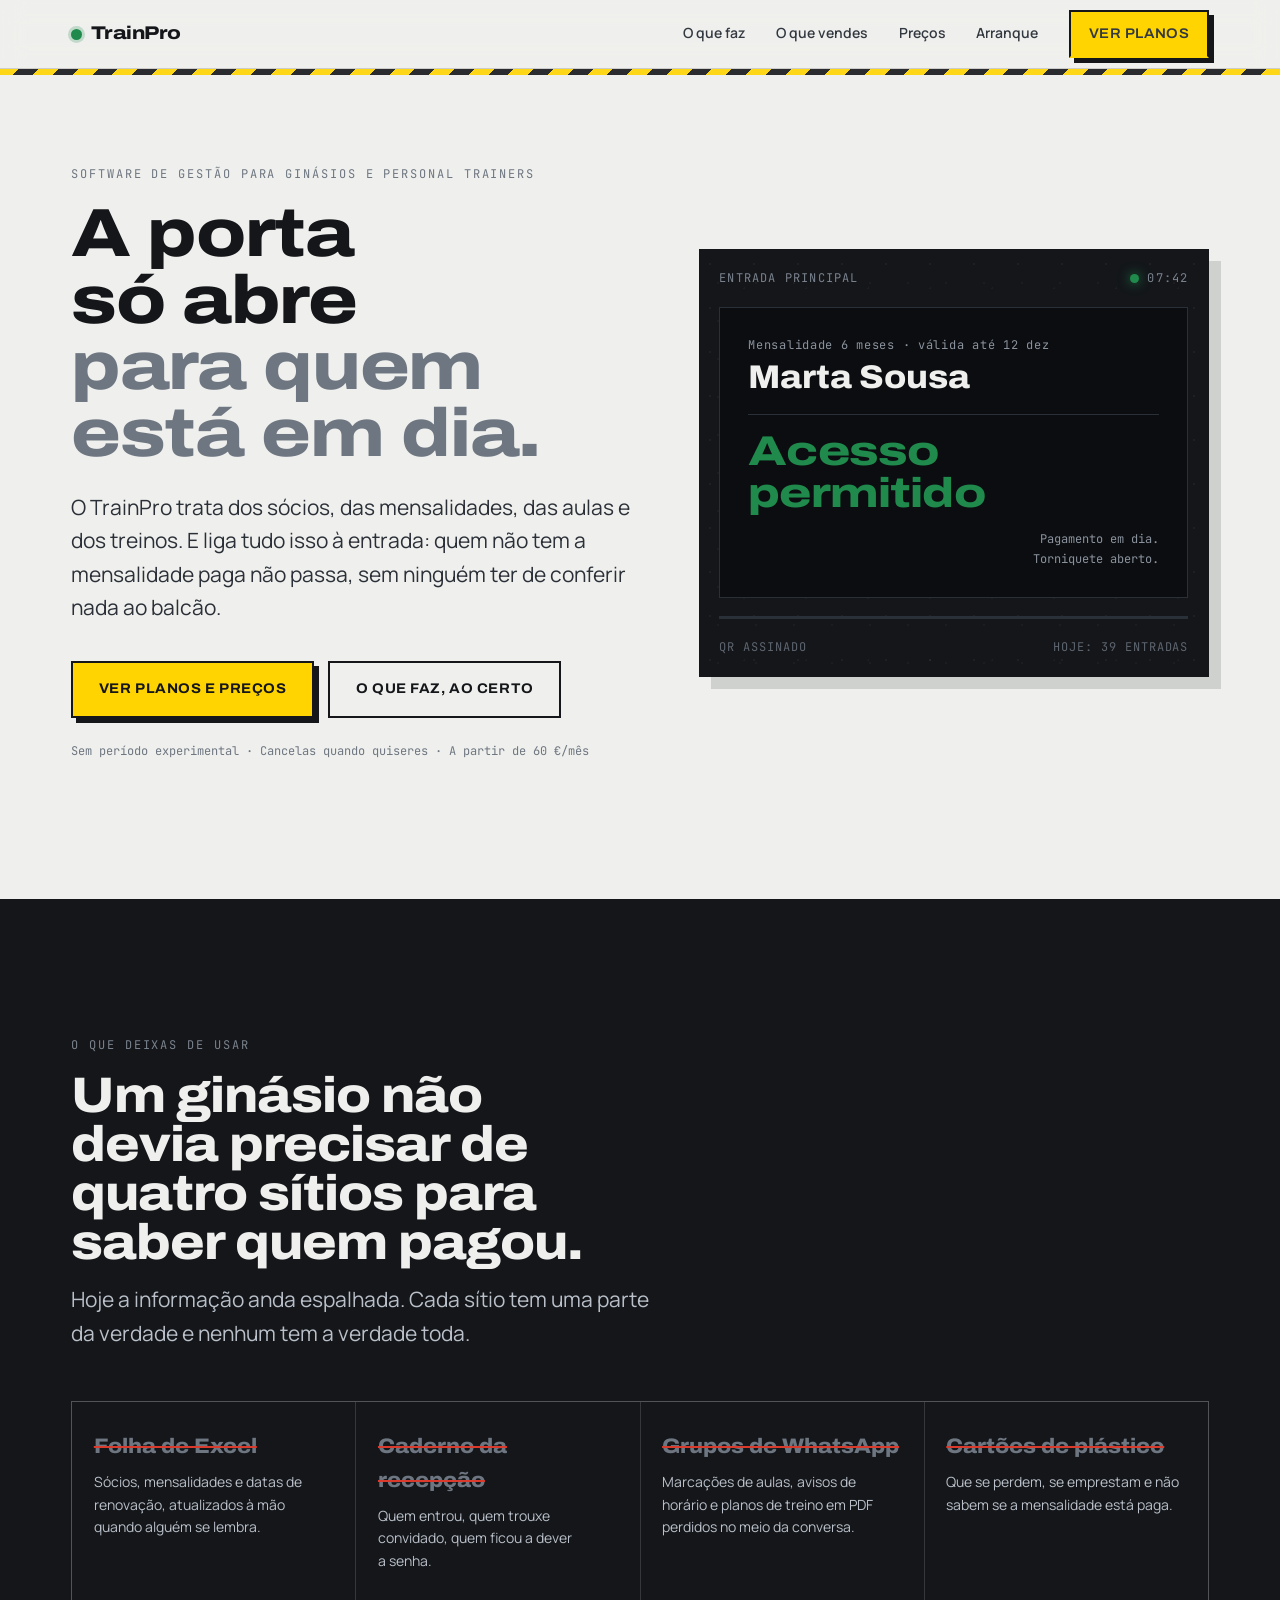
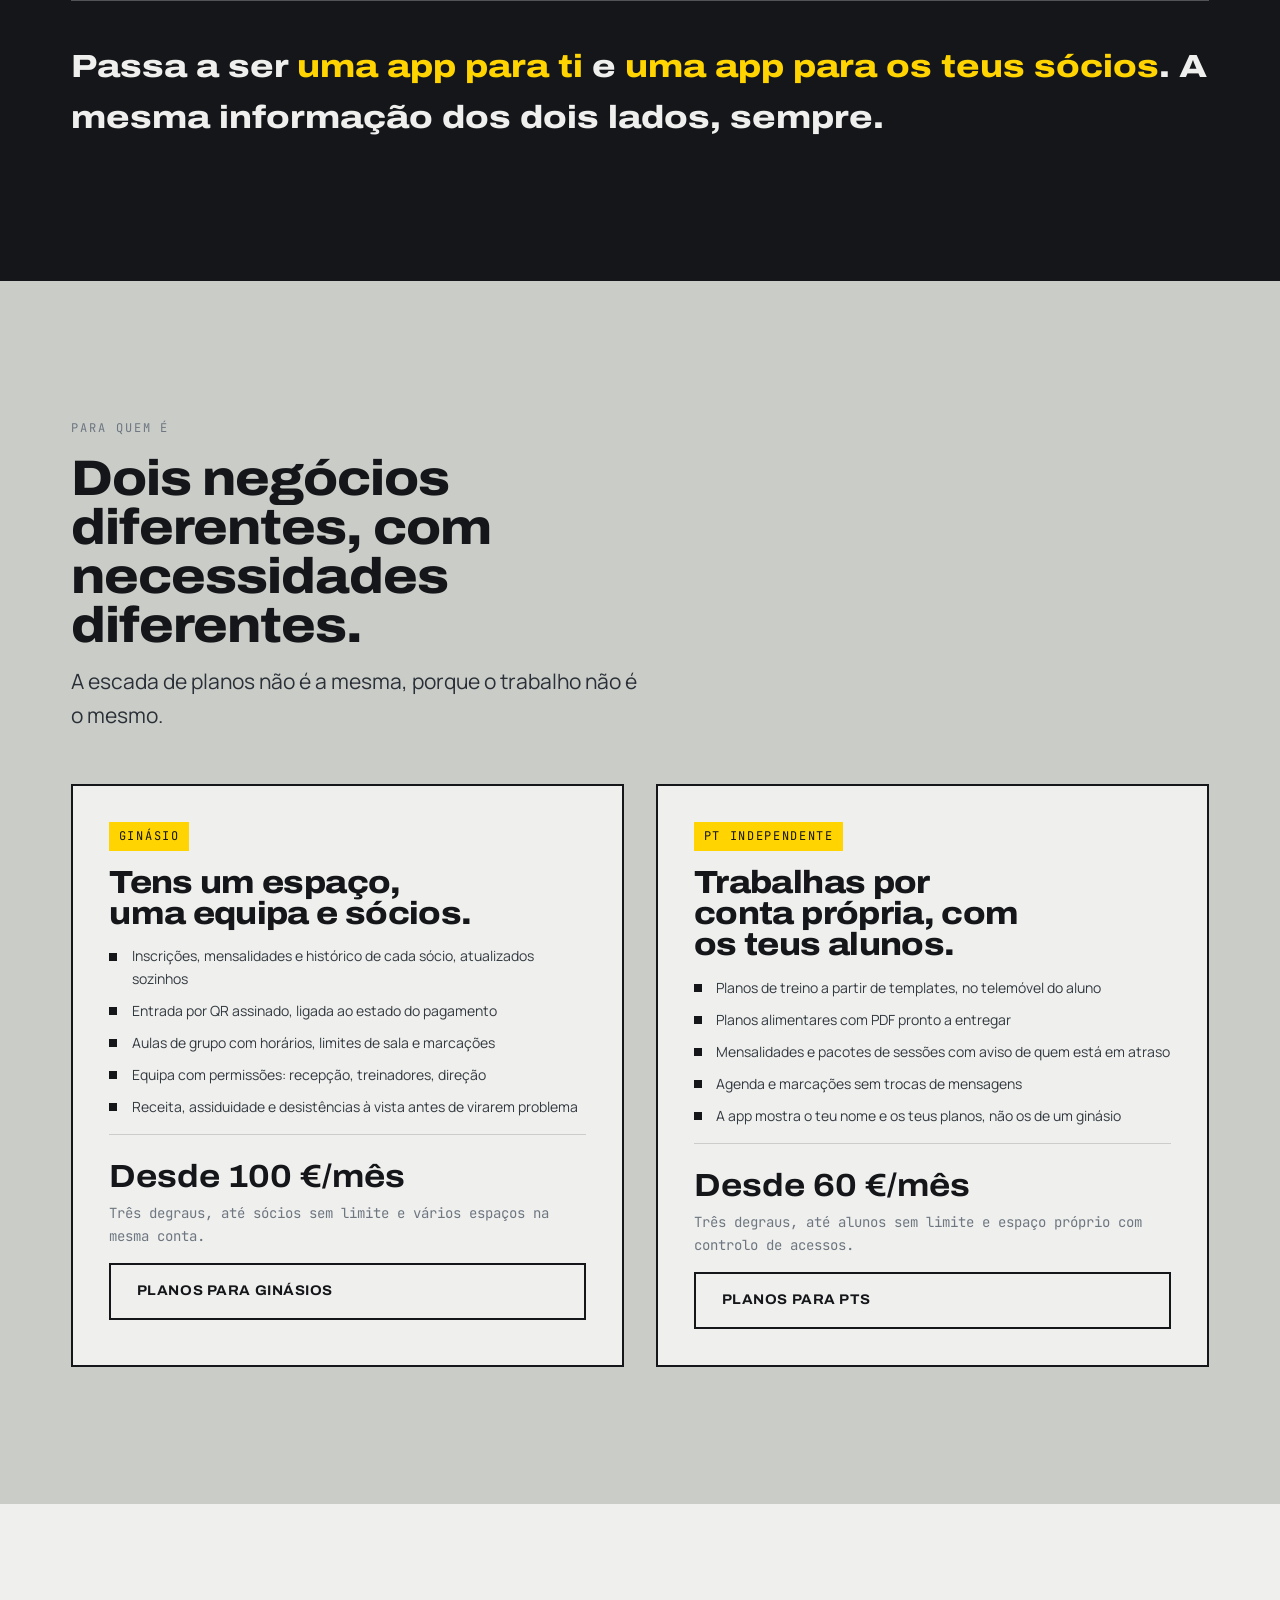
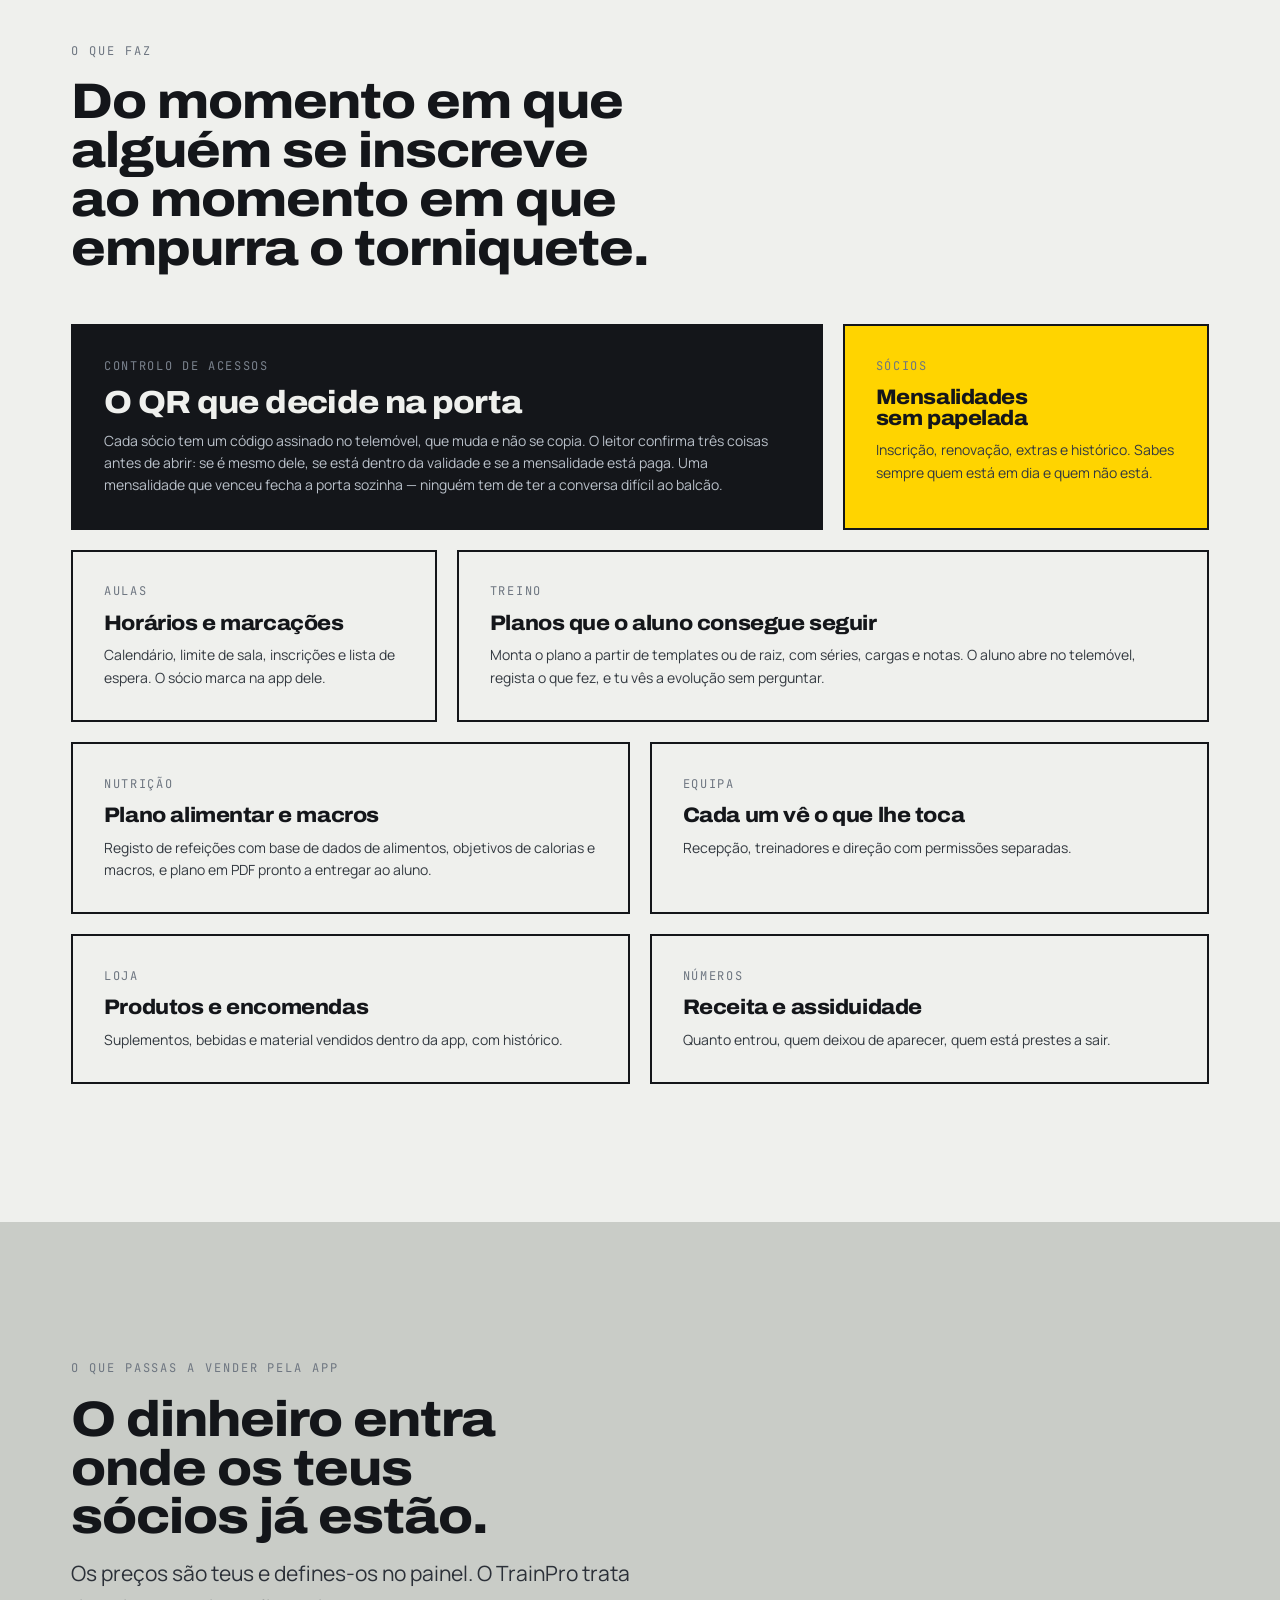
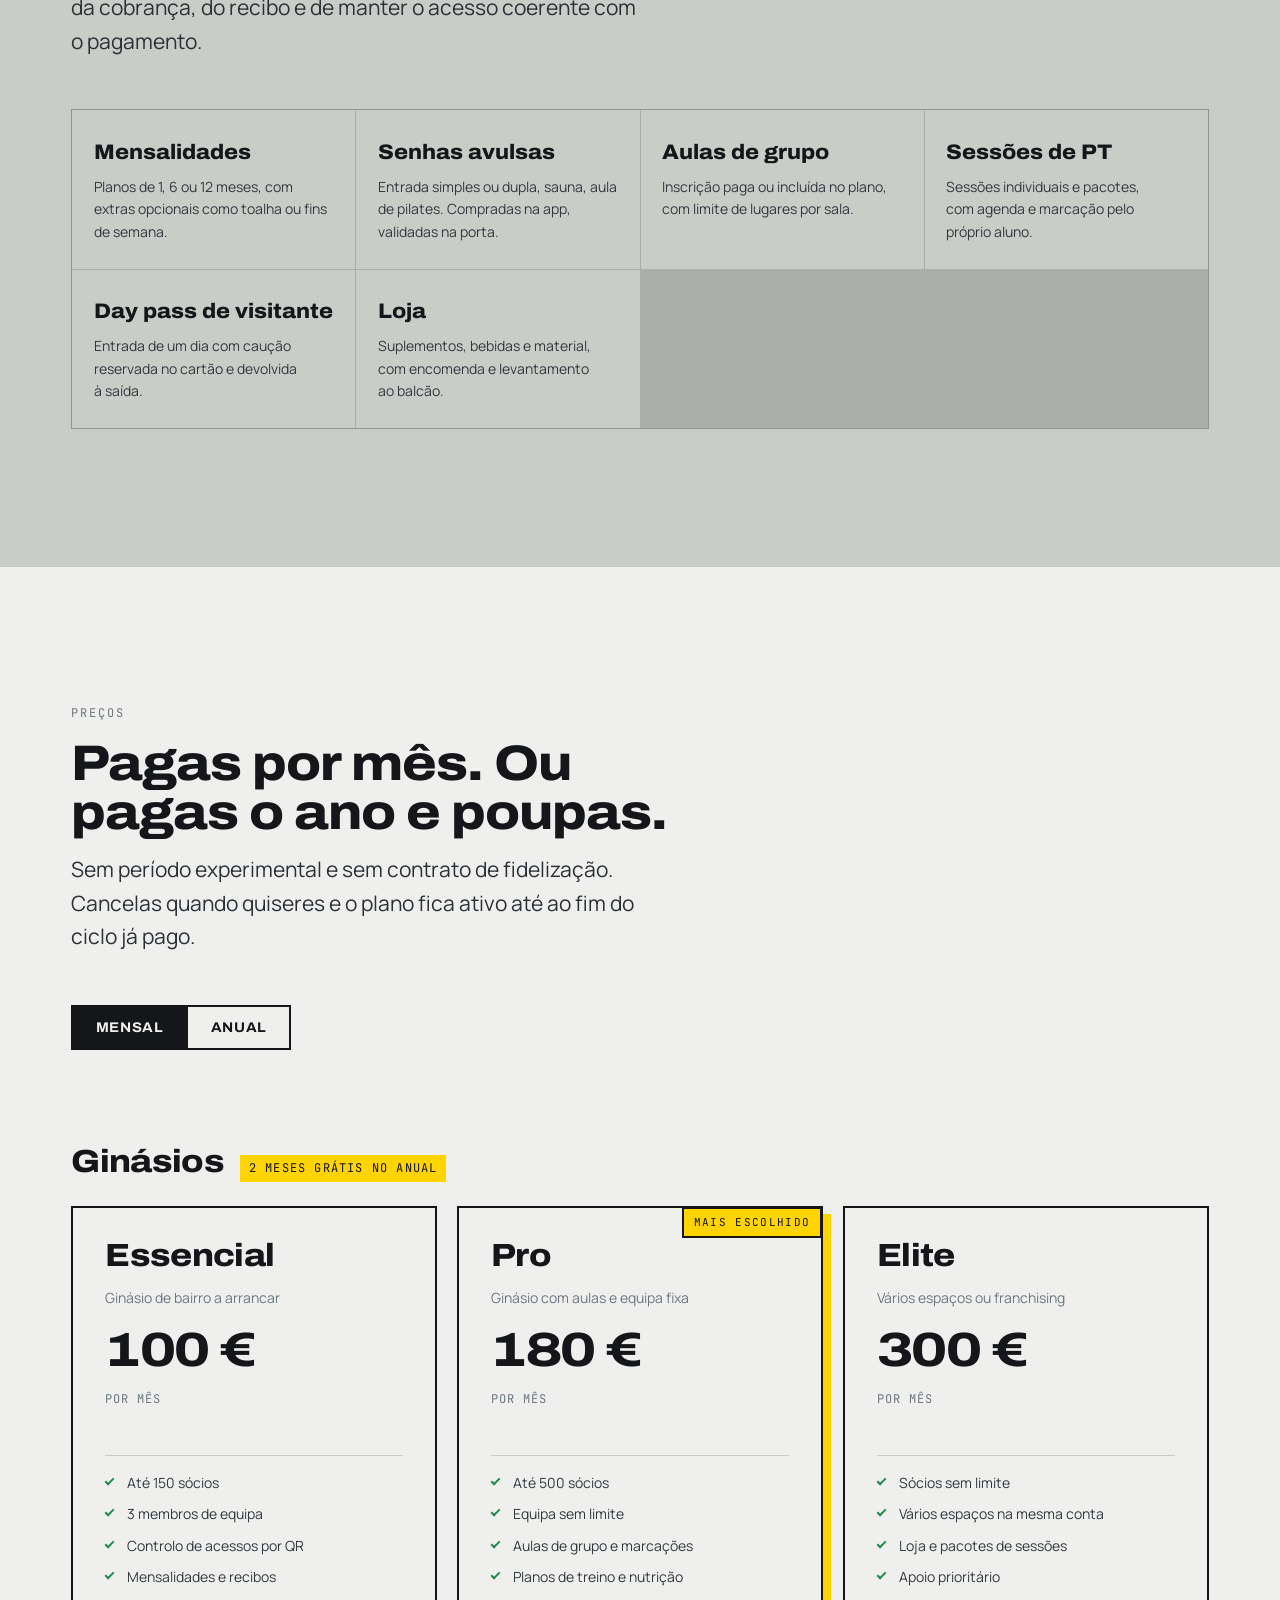
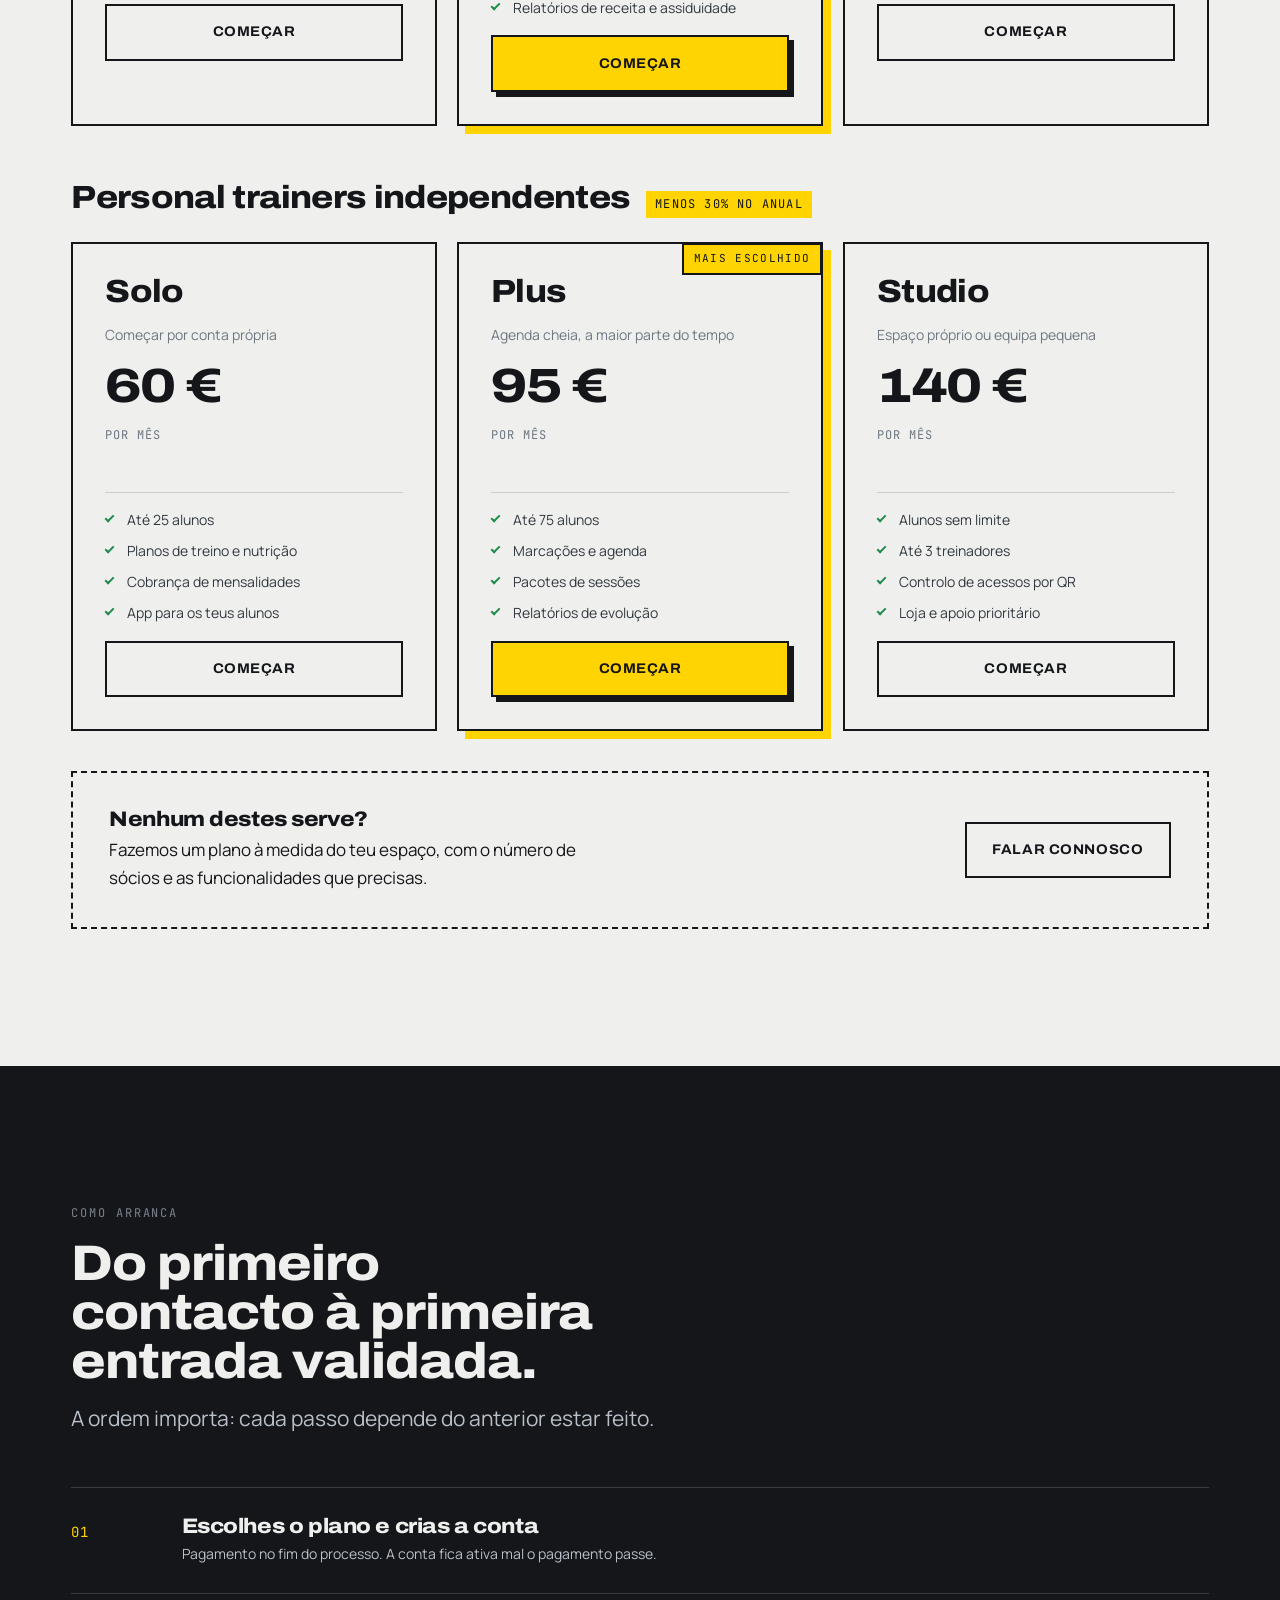
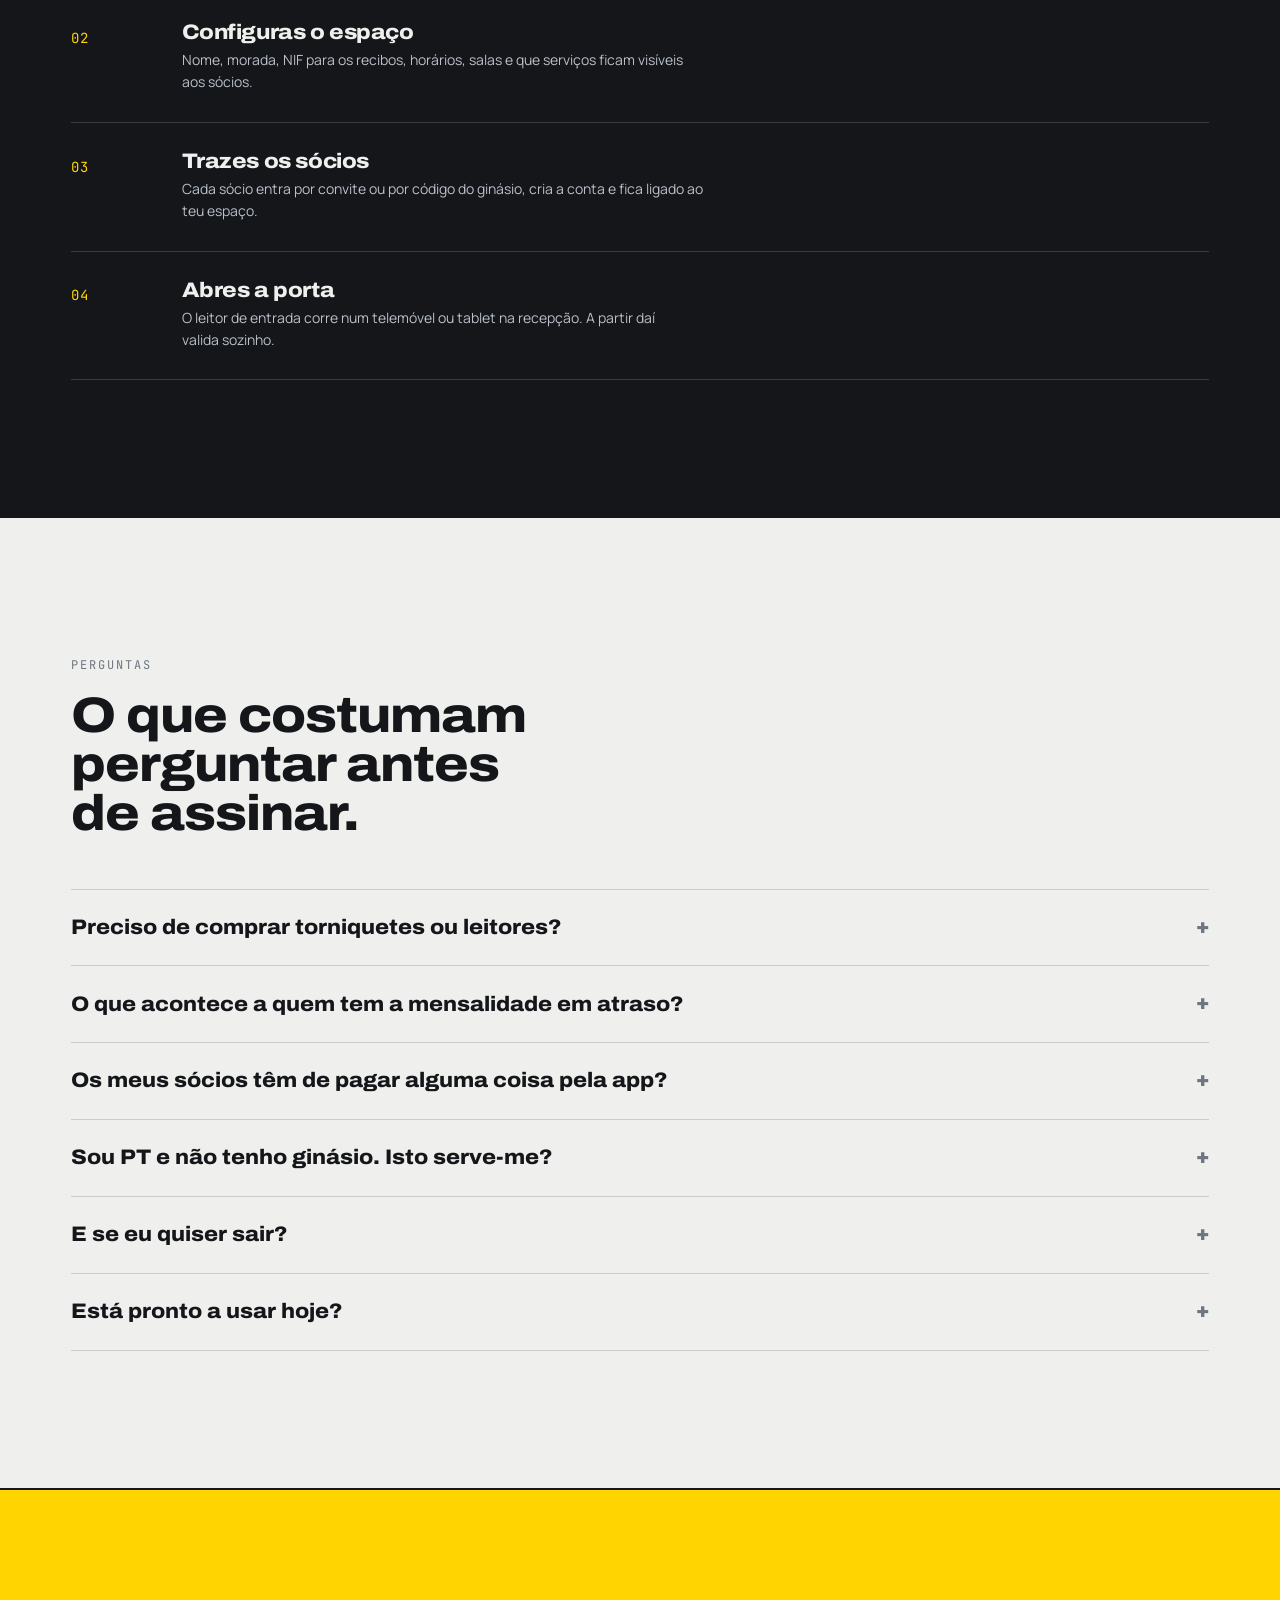
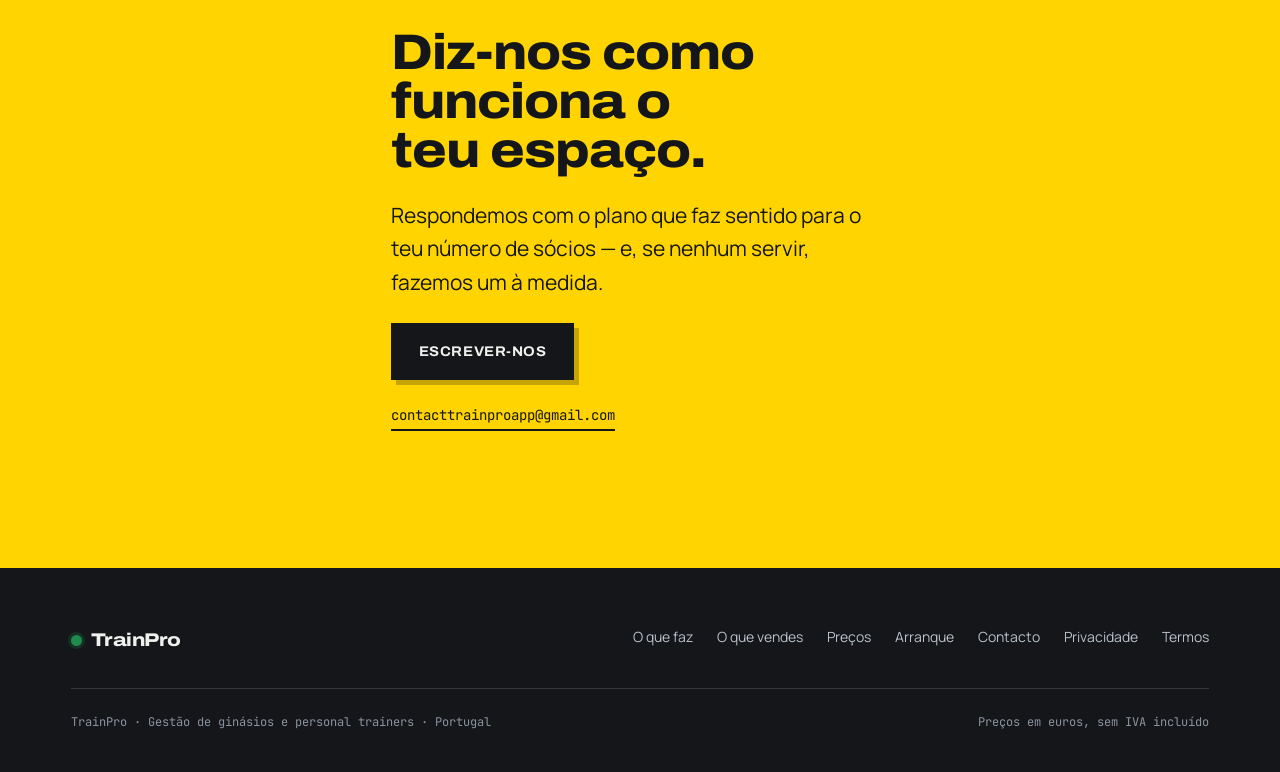
==== commit 6fb32b13: "docs: adiciona Política de Privacidade e Termos de Serviço" ====
--- a/index.html
+++ b/index.html
@@ -509,6 +509,8 @@
         <a href="#precos">Preços</a>
         <a href="#arranque">Arranque</a>
         <a href="mailto:contacttrainproapp@gmail.com">Contacto</a>
+        <a href="legal/privacidade.html">Privacidade</a>
+        <a href="legal/termos.html">Termos</a>
       </nav>
     </div>
     <div class="site-foot__legal">
